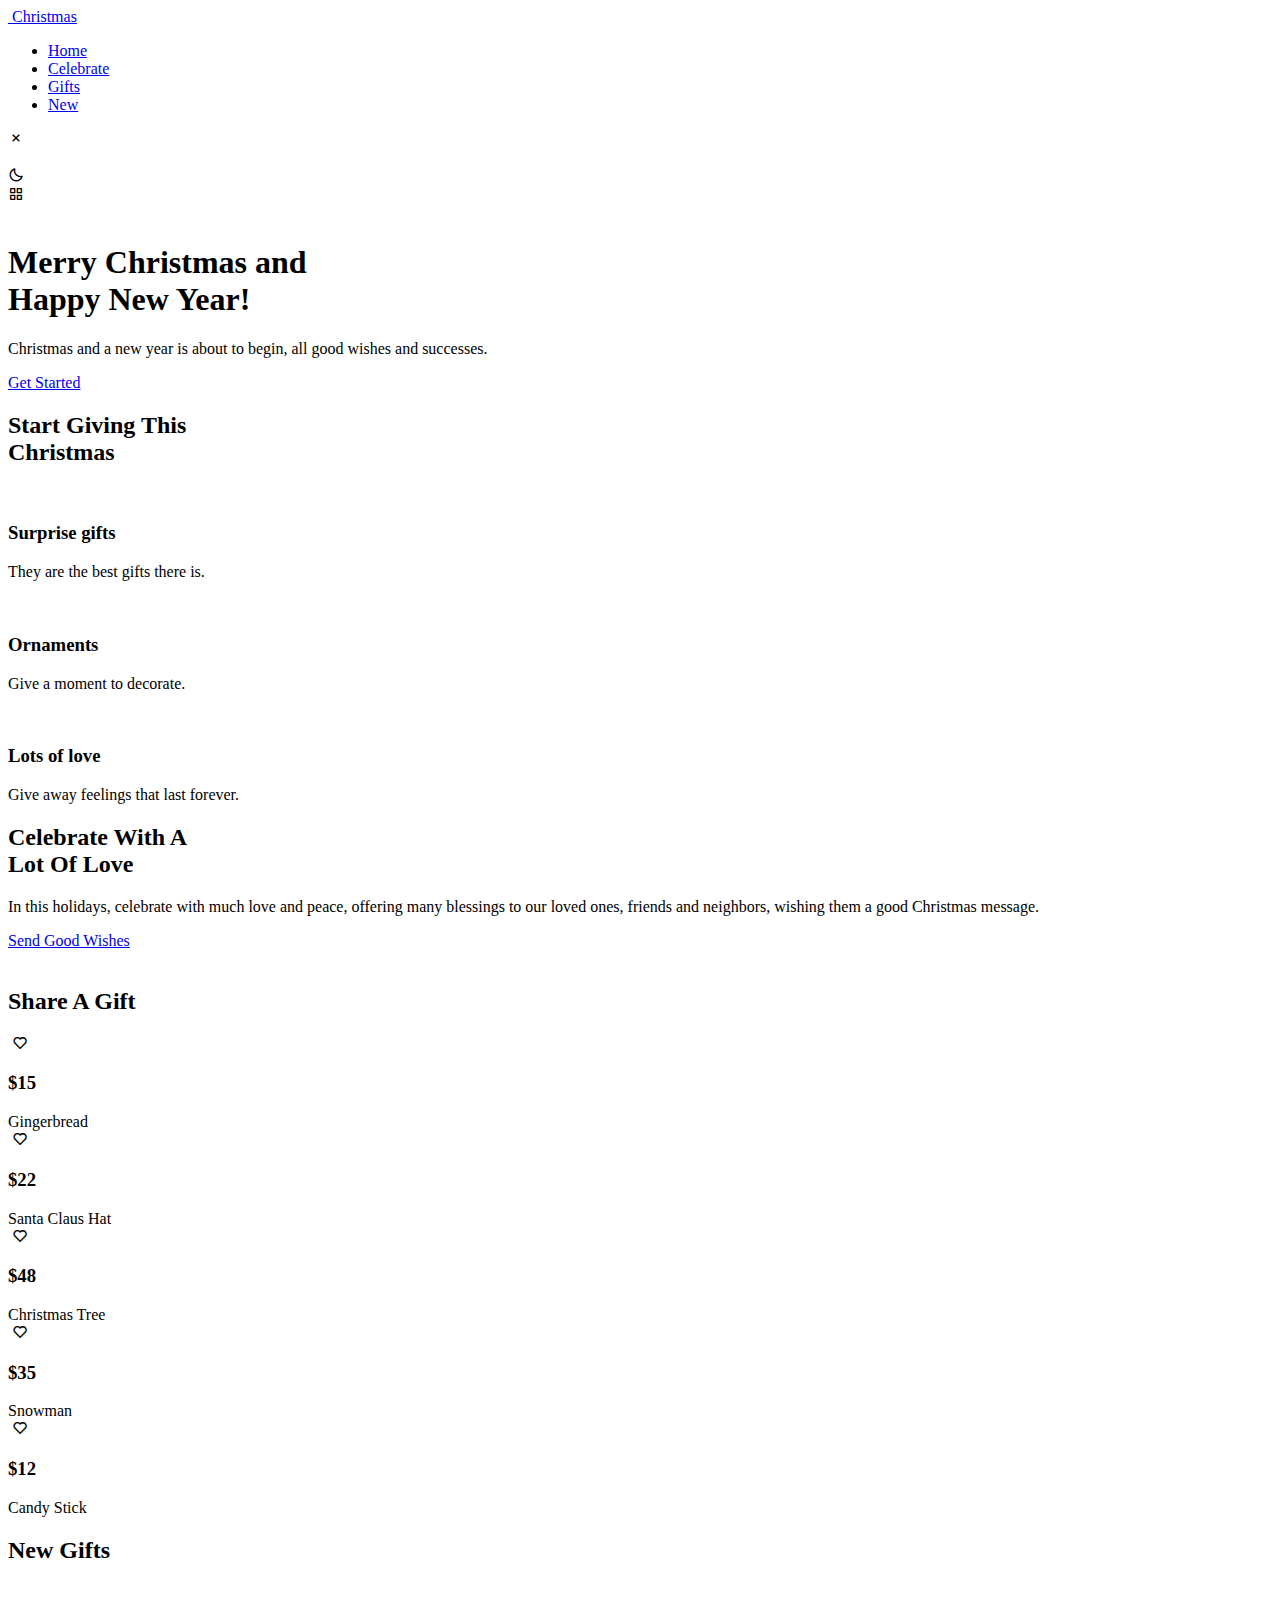
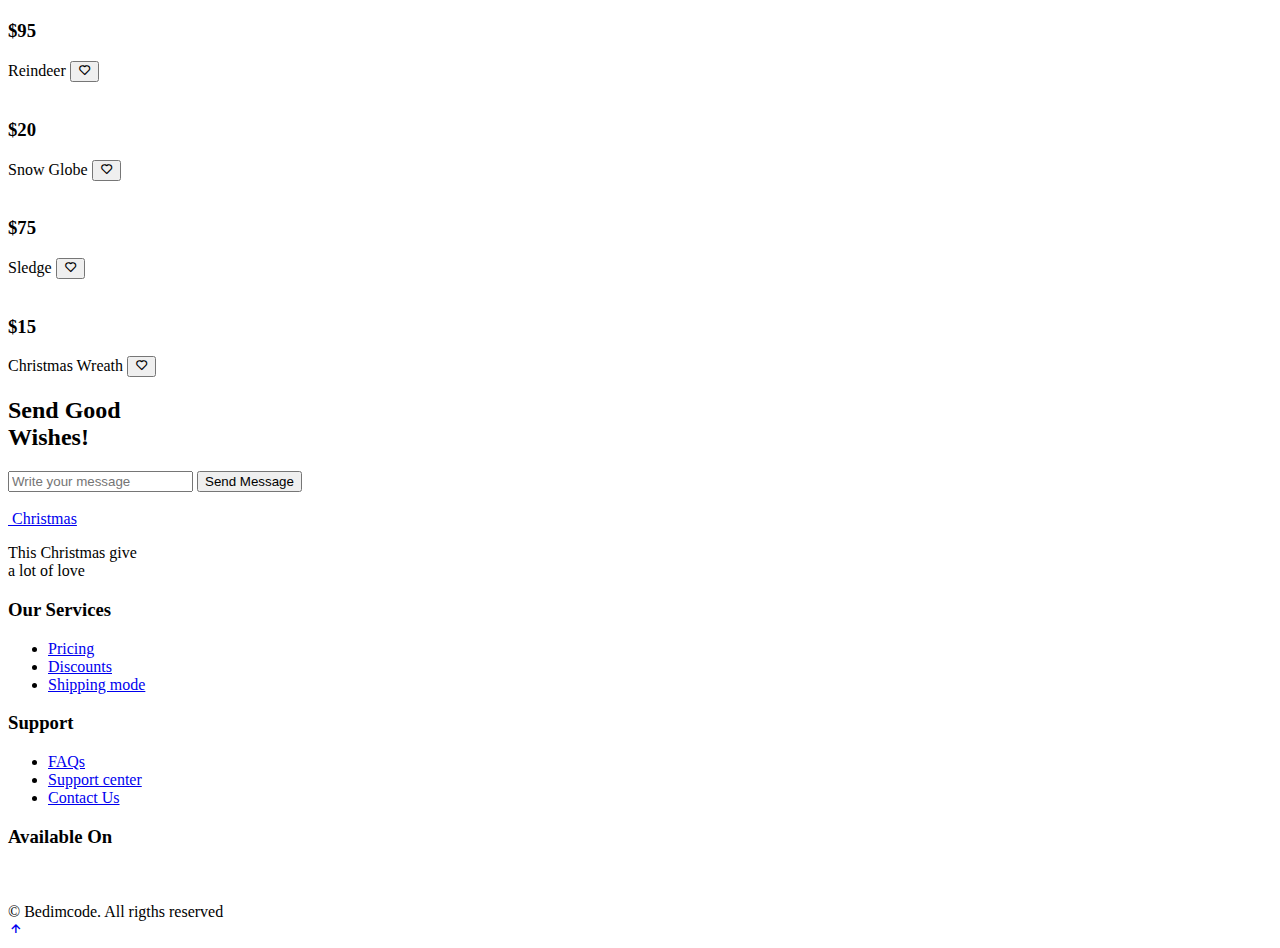
==== index.html @ 64812236 "Add files via upload" ====
<!DOCTYPE html>
    <html lang="en">
    <head>
        <meta charset="UTF-8">
        <meta name="viewport" content="width=device-width, initial-scale=1.0">

        <!--=============== FAVICON ===============-->
        <link rel="shortcut icon" href="assets/img/favicon.png" type="image/x-icon">

        <!--=============== BOXICONS ===============-->
        <link rel="stylesheet" href="https://unpkg.com/boxicons@latest/css/boxicons.min.css">

        <!--=============== SWIPER CSS ===============--> 
        <link rel="stylesheet" href="assets/css/swiper-bundle.min.css">

        <!--=============== CSS ===============-->
        <link rel="stylesheet" href="assets/css/styles.css">

        <title>Responsive Christmas Website - Bedimcode</title>
    </head>
    <body>
        <!--==================== HEADER ====================-->
        <header class="header" id="header">
            <nav class="nav container">
                <a href="#" class="nav__logo">
                    <img src="assets/img/logo.png" alt="" class="nav__logo-img"> 
                    Christmas
                </a>

                <div class="nav__menu" id="nav-menu">
                    <ul class="nav__list">
                        <li class="nav__item">
                            <a href="#home" class="nav__link active-link">Home</a>
                        </li>
                        <li class="nav__item">
                            <a href="#celebrate" class="nav__link">Celebrate</a>
                        </li>
                        <li class="nav__item">
                            <a href="#gift" class="nav__link">Gifts</a>
                        </li>
                        <li class="nav__item">
                            <a href="#new" class="nav__link">New</a>
                        </li>
                    </ul>

                    <div class="nav__close" id="nav-close">
                        <i class='bx bx-x' ></i>
                    </div>

                    <img src="assets/img/nav-light.png" alt="" class="nav__img">
                </div>
                <div class="nav__btns">
                    <!-- Theme change button -->
                    <i class='bx bx-moon change-theme' id="theme-button"></i>

                    <!-- Toggle button -->
                    <div class="nav__toggle" id="nav-toggle">
                        <i class='bx bx-grid-alt' ></i>
                    </div>
                </div>

            </nav>
        </header>

        <!--==================== MAIN ====================-->
        <main class="main">
            <!--==================== HOME ====================-->
            <section class="home" id="home">
                <div class="home__container container grid">
                    <img src="assets/img/home.png" alt="" class="home__img">

                    <div class="home__data">
                        <h1 class="home__title">Merry Christmas and <br> Happy New Year!</h1>
                        <p class="home__description">
                            Christmas and a new year is about to begin, 
                            all good wishes and successes.
                        </p>
                        <a href="#" class="button">Get Started</a>
                    </div>
                </div>
            </section>

            <!--==================== GIVING ====================-->
            <section class="giving section container">
                <h2 class="section__title">
                    Start Giving This <br> Christmas
                </h2>

                <div class="giving__container grid">
                    <div class="giving__content">
                        <img src="assets/img/giving1.png" alt="" class="giving__img">
                        <h3 class="giving__title">Surprise gifts</h3>
                        <p class="giving__description">They are the best gifts there is.</p>
                    </div>

                    <div class="giving__content">
                        <img src="assets/img/giving2.png" alt="" class="giving__img">
                        <h3 class="giving__title">Ornaments</h3>
                        <p class="giving__description">Give a moment to decorate.</p>
                    </div>

                    <div class="giving__content">
                        <img src="assets/img/giving3.png" alt="" class="giving__img">
                        <h3 class="giving__title">Lots of love</h3>
                        <p class="giving__description">Give away feelings that last forever.</p>
                    </div>
                </div>
            </section>

            <!--==================== CELEBRATE ====================-->
            <section class="celebrate section container" id="celebrate">
                <div class="celebrate__container grid">
                    <div class="celebrate__data">
                        <h2 class="section__title celebrate__title">
                            Celebrate With A <br> Lot Of Love
                        </h2>
                        <p class="celebrate__description">
                            In this holidays, celebrate with much love and peace, offering many 
                            blessings to our loved ones, friends and neighbors, wishing them 
                            a good Christmas message.
                        </p>
                        <a href="#" class="button">Send Good Wishes</a>
                    </div>

                    <img src="assets/img/celebrate.png" alt="" class="celebrate__img">
                </div>
            </section>

            <!--==================== GIFT ====================-->
            <section class="gift section container" id="gift">
                <h2 class="section__title">Share A Gift</h2>

                <div class="gift__container grid">
                    <article class="gift__card">
                        <img src="assets/img/gift1.png" alt="" class="gift__img">
                        <i class='bx bx-heart gift__icon'></i>
                        
                        <h3 class="gift__price">$15</h3>
                        <span class="gift__title">Gingerbread</span>
                    </article>

                    <article class="gift__card">
                        <img src="assets/img/gift2.png" alt="" class="gift__img">
                        <i class='bx bx-heart gift__icon'></i>
                        
                        <h3 class="gift__price">$22</h3>
                        <span class="gift__title">Santa Claus Hat</span>
                    </article>

                    <article class="gift__card">
                        <img src="assets/img/gift3.png" alt="" class="gift__img">
                        <i class='bx bx-heart gift__icon'></i>
                        
                        <h3 class="gift__price">$48</h3>
                        <span class="gift__title">Christmas Tree</span>
                    </article>

                    <article class="gift__card">
                        <img src="assets/img/gift4.png" alt="" class="gift__img">
                        <i class='bx bx-heart gift__icon'></i>
                        
                        <h3 class="gift__price">$35</h3>
                        <span class="gift__title">Snowman</span>
                    </article>

                    <article class="gift__card">
                        <img src="assets/img/gift5.png" alt="" class="gift__img">
                        <i class='bx bx-heart gift__icon'></i>
                        
                        <h3 class="gift__price">$12</h3>
                        <span class="gift__title">Candy Stick</span>
                    </article>
                </div>
            </section>

            <!--==================== NEW ====================-->
            <section class="new section container" id="new">
                <h2 class="section__title">New Gifts</h2>

                <div class="new__container">
                    <div class="swiper new-swiper">
                        <div class="swiper-wrapper">
                            <article class="new__card swiper-slide">
                                <div class="new__overlay"></div>

                                <img src="assets/img/new1.png" alt="" class="new__img">
                                <h3 class="new__price">$95</h3>
                                <span class="new__title">Reindeer</span>
                                
                                <button class="button new__button">
                                    <i class='bx bx-heart new__icon'></i>
                                </button>
                            </article>

                            <article class="new__card swiper-slide">
                                <div class="new__overlay"></div>

                                <img src="assets/img/new2.png" alt="" class="new__img">
                                <h3 class="new__price">$20</h3>
                                <span class="new__title">Snow Globe</span>

                                <button class="button new__button">
                                    <i class='bx bx-heart new__icon'></i>
                                </button>
                            </article>

                            <article class="new__card swiper-slide">
                                <div class="new__overlay"></div>

                                <img src="assets/img/new3.png" alt="" class="new__img">
                                <h3 class="new__price">$75</h3>
                                <span class="new__title">Sledge</span>

                                <button class="button new__button">
                                    <i class='bx bx-heart new__icon'></i>
                                </button>
                            </article>

                            <article class="new__card swiper-slide">
                                <div class="new__overlay"></div>

                                <img src="assets/img/new4.png" alt="" class="new__img">
                                <h3 class="new__price">$15</h3>
                                <span class="new__title">Christmas Wreath</span>

                                <button class="button new__button">
                                    <i class='bx bx-heart new__icon'></i>
                                </button>
                            </article>
                        </div>

                        <div class="swiper-pagination"></div>
                    </div>
                </div>
            </section>

            <!--==================== MESSAGE ====================-->
            <section class="message section container">
                <div class="message__container grid">
                    <form action="" class="message__form">
                        <h2 class="message__title">Send Good <br> Wishes!</h2>
                        <input type="email" placeholder="Write your message" class="message__input">
                        <button class="button message__button">Send Message</button>
                    </form>

                    <img src="assets/img/message.png" alt="" class="message__img">
                </div>
            </section>
        </main>

        <!--==================== FOOTER ====================-->
        <footer class="footer section">
            <div class="footer__container container grid">
                <div>
                    <a href="#" class="footer__logo">
                        <img src="assets/img/logo.png" alt="" class="footer__logo-img"> 
                        Christmas
                    </a>

                    <p class="footer__description">
                        This Christmas give <br> a lot of love
                    </p>
                </div>

                <div>
                    <h3 class="footer__title">Our Services</h3>

                    <ul class="footer__links">
                        <li>
                            <a href="#" class="footer__link">Pricing</a>
                        </li>
                        <li>
                            <a href="#" class="footer__link">Discounts</a>
                        </li>
                        <li>
                            <a href="#" class="footer__link">Shipping mode</a>
                        </li>
                    </ul>
                </div>

                <div>
                    <h3 class="footer__title">Support</h3>

                    <ul class="footer__links">
                        <li>
                            <a href="#" class="footer__link">FAQs</a>
                        </li>
                        <li>
                            <a href="#" class="footer__link">Support center</a>
                        </li>
                        <li>
                            <a href="#" class="footer__link">Contact Us</a>
                        </li>
                    </ul>
                </div>

                <div>
                    <h3 class="footer__title">Available On</h3>

                    <div class="footer__aviables">
                        <img src="assets/img/aviable1.png" alt="" class="footer__aviable-img">
                        <img src="assets/img/aviable2.png" alt="" class="footer__aviable-img">
                    </div>
                </div>

                <img src="assets/img/footer1.png" alt="" class="footer__img1">
                <img src="assets/img/footer2.png" alt="" class="footer__img2">
            </div>

            <span class="footer__copy">&#169; Bedimcode. All rigths reserved</span>
        </footer>

        <!--=============== SCROLL UP ===============-->
        <a href="#" class="scrollup" id="scroll-up"> 
            <i class='bx bx-up-arrow-alt scrollup__icon' ></i>
        </a>

        <!--=============== SCROLL REVEAL ===============-->
        <script src="assets/js/scrollreveal.min.js"></script>

        <!--=============== SWIPER JS ===============-->
        <script src="assets/js/swiper-bundle.min.js"></script>

        <!--=============== MAIN JS ===============-->
        <script src="assets/js/main.js"></script>
    </body>
</html>
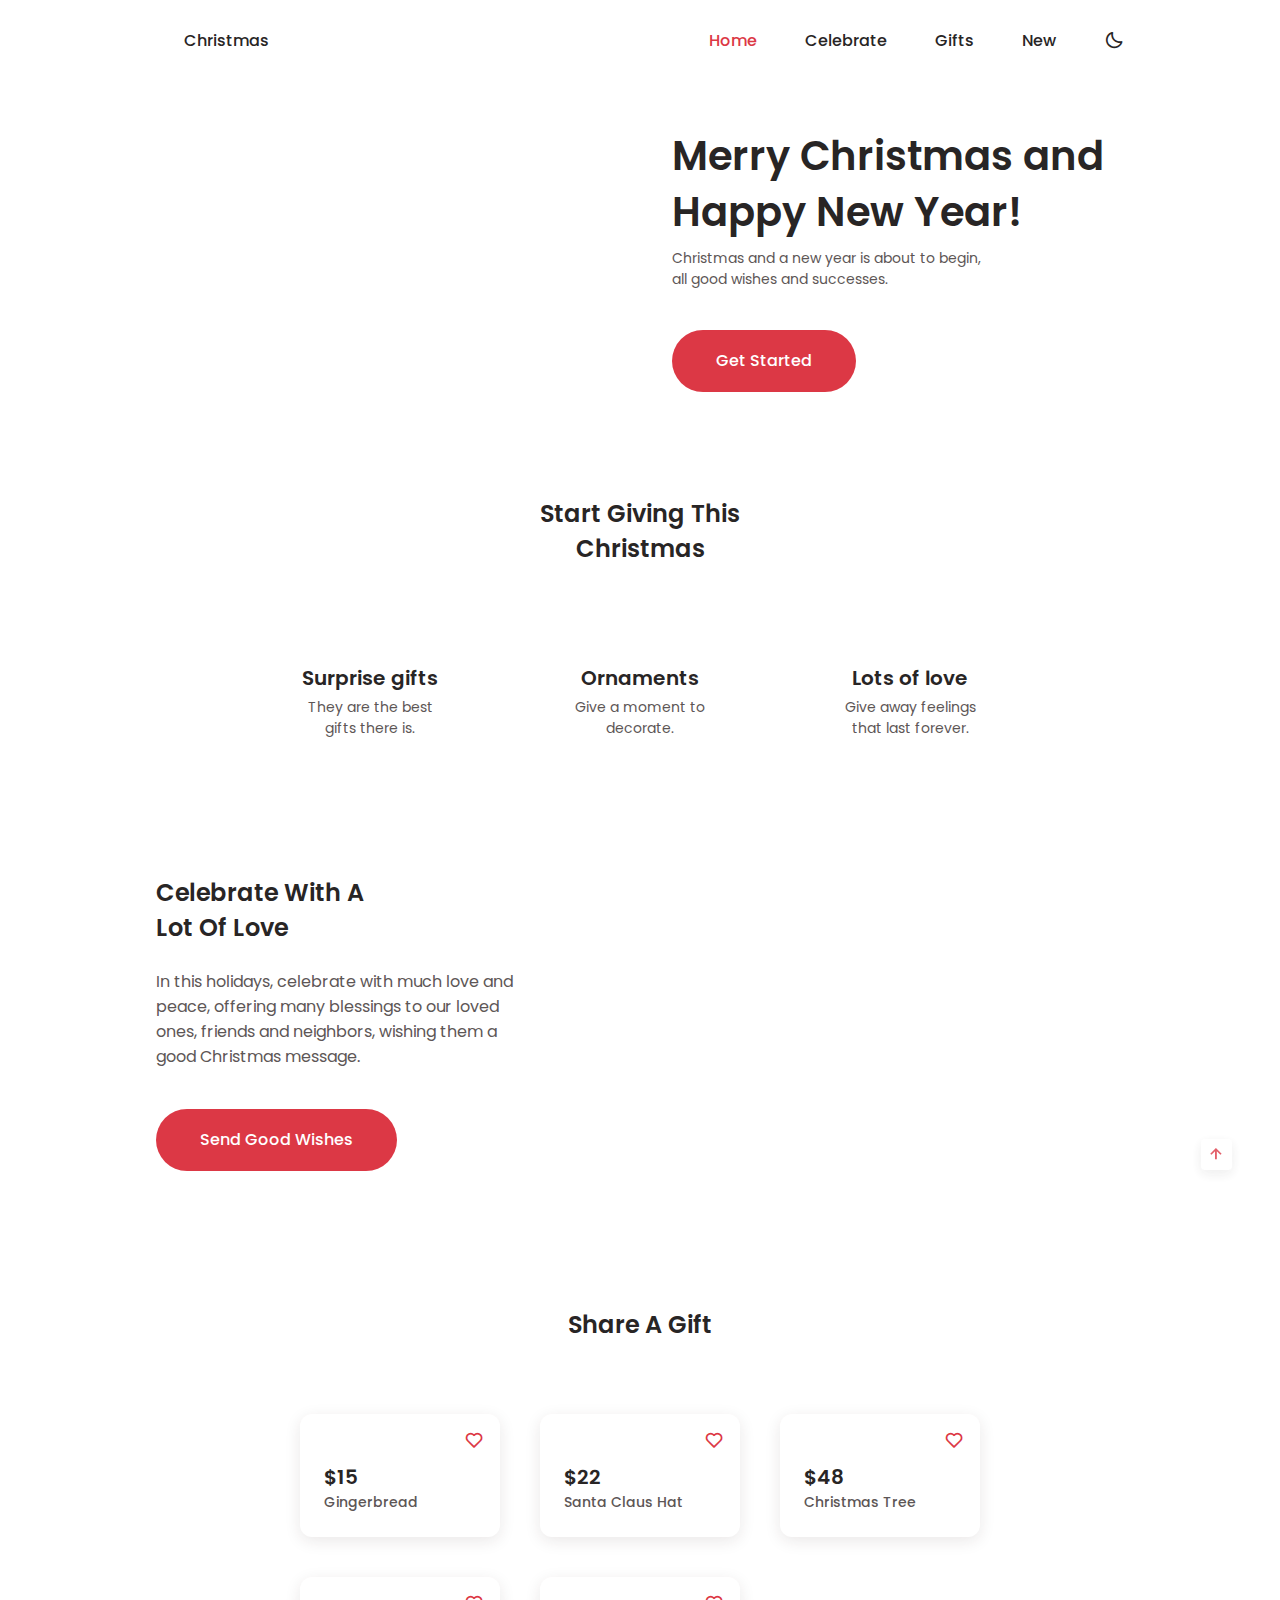
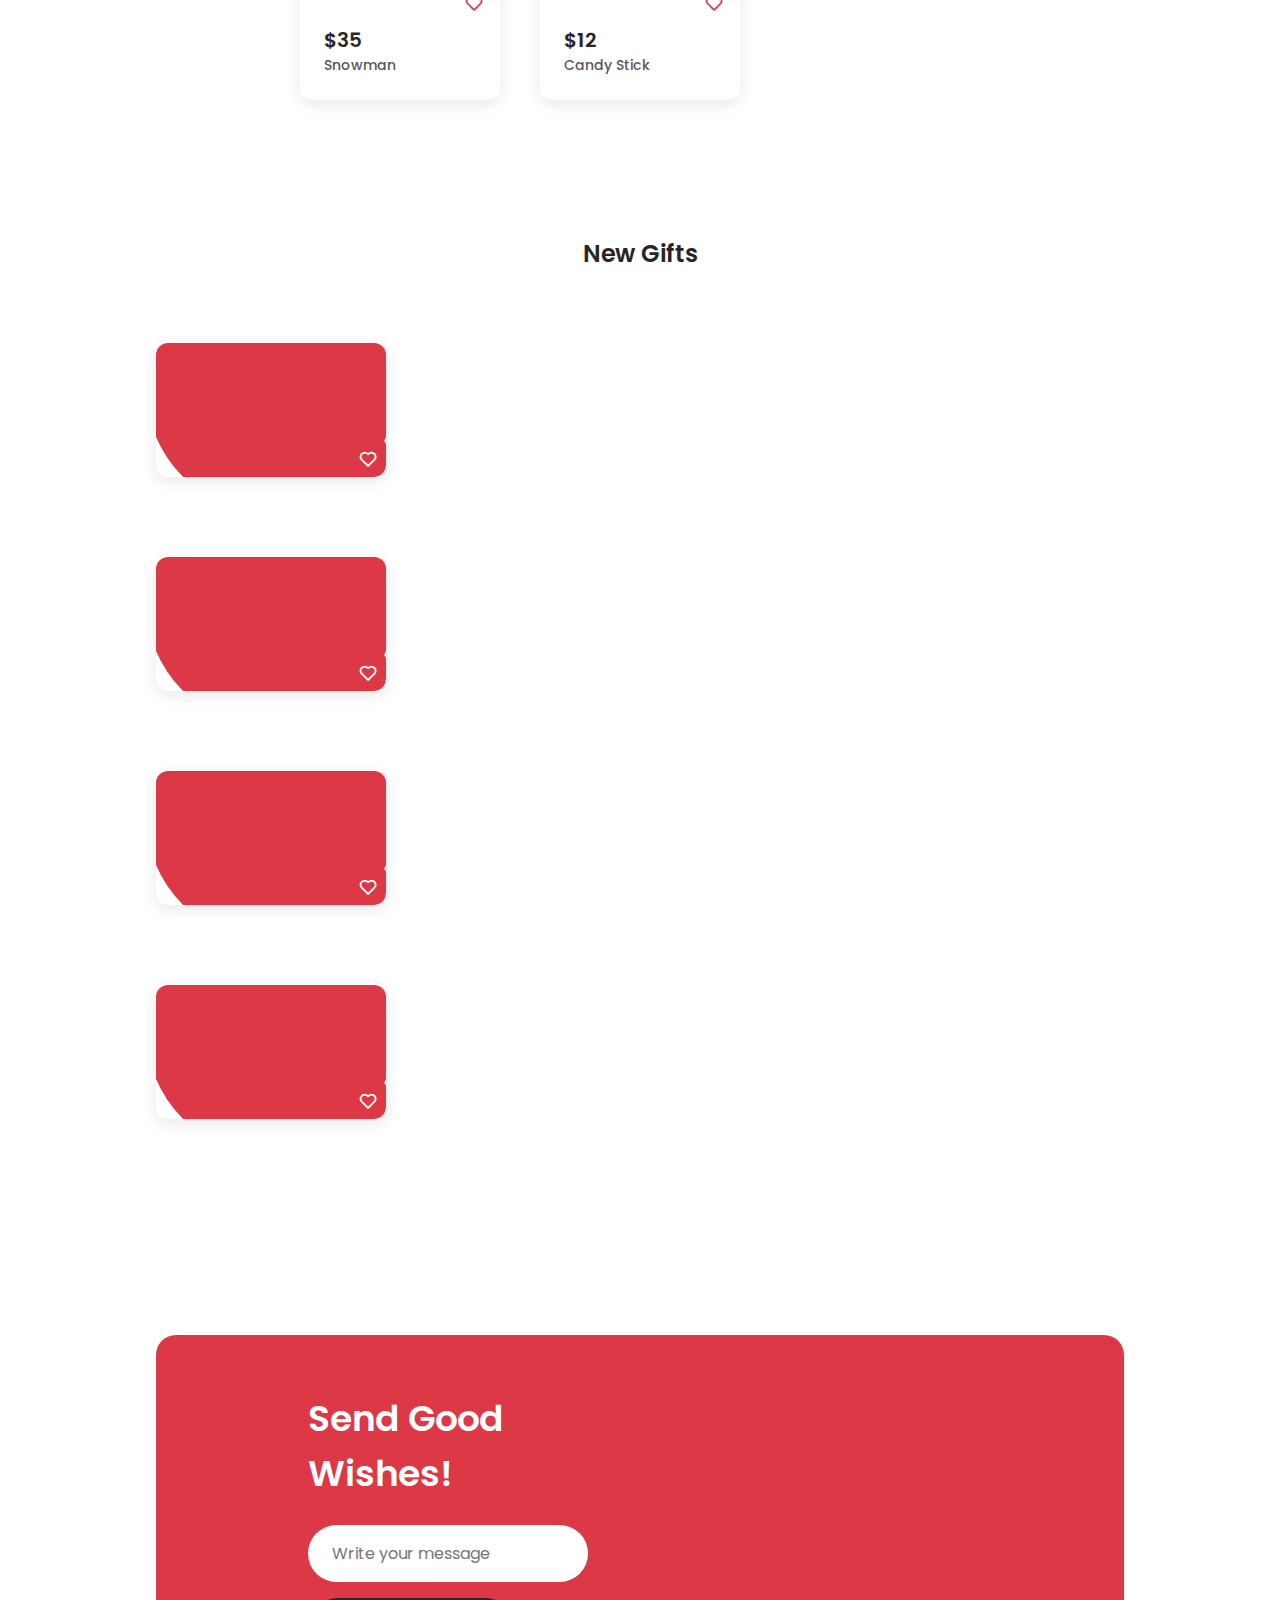
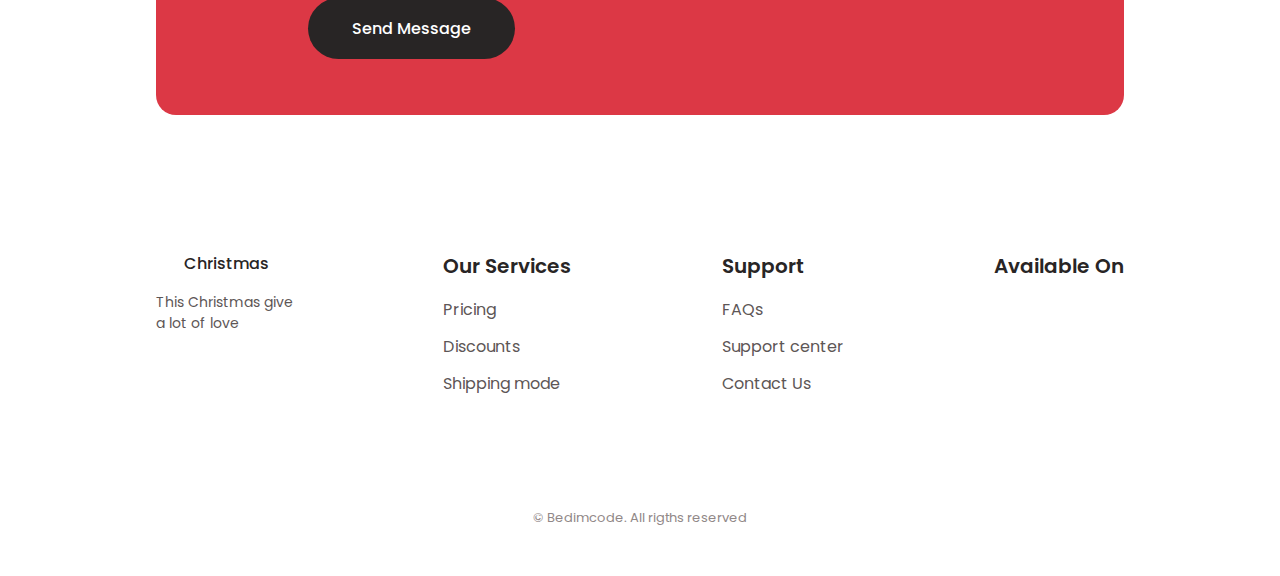
==== commit 1b093ba5: "Add files via upload" ====
--- a/index.html
+++ b/index.html
@@ -17,6 +17,883 @@
         <link rel="stylesheet" href="assets/css/styles.css">
 
         <title>Responsive Christmas Website - Bedimcode</title>
+<style>
+    /*=============== GOOGLE FONTS ===============*/
+@import url("https://fonts.googleapis.com/css2?family=Poppins:wght@400;500;600&display=swap");
+
+/*=============== VARIABLES CSS ===============*/
+:root {
+  --header-height: 3.5rem;
+
+  /*========== Colors ==========*/
+  /*Color mode HSL(hue, saturation, lightness)*/
+  --first-color: hsl(355, 70%, 54%);
+  --first-color-alt: hsl(355, 66%, 50%);
+  --title-color: hsl(355, 4%, 15%);
+  --text-color: hsl(355, 4%, 35%);
+  --text-color-light: hsl(355, 4%, 55%);
+  --body-color: #fff;
+  --container-color: #fff;
+
+  /*========== Font and typography ==========*/
+  /*.5rem = 8px | 1rem = 16px ...*/
+  --body-font: 'Poppins', sans-serif;
+
+  --biggest-font-size: 1.5rem;
+  --h1-font-size: 1.5rem;
+  --h2-font-size: 1.25rem;
+  --h3-font-size: 1rem;
+  --normal-font-size: .938rem;
+  --small-font-size: .813rem;
+  --smaller-font-size: .75rem;
+
+  /*========== Font weight ==========*/
+  --font-medium: 500;
+  --font-semi-bold: 600;
+
+  /*========== Margenes Bottom ==========*/
+  /*.5rem = 8px | 1rem = 16px ...*/
+  --mb-0-25: .25rem;
+  --mb-0-5: .5rem;
+  --mb-1: 1rem;
+  --mb-1-5: 1.5rem;
+  --mb-2: 2rem;
+  --mb-2-5: 2.5rem;
+
+  /*========== z index ==========*/
+  --z-tooltip: 10;
+  --z-fixed: 100;
+}
+
+/* Responsive typography */
+@media screen and (min-width: 968px) {
+  :root {
+    --biggest-font-size: 2.5rem;
+    --h1-font-size: 2.25rem;
+    --h2-font-size: 1.5rem;
+    --h3-font-size: 1.25rem;
+    --normal-font-size: 1rem;
+    --small-font-size: .875rem;
+    --smaller-font-size: .813rem;
+  }
+}
+
+/*=============== BASE ===============*/
+* {
+  box-sizing: border-box;
+  padding: 0;
+  margin: 0;
+}
+
+html {
+  scroll-behavior: smooth;
+}
+
+body,
+button,
+input {
+  font-family: var(--body-font);
+  font-size: var(--normal-font-size);
+}
+
+body {
+  margin: var(--header-height) 0 0 0;
+  background-color: var(--body-color);
+  color: var(--text-color);
+  transition: .4s; /*For animation dark mode*/
+}
+
+h1, h2, h3, h4 {
+  color: var(--title-color);
+  font-weight: var(--font-semi-bold);
+}
+
+ul {
+  list-style: none;
+}
+
+a {
+  text-decoration: none;
+}
+
+img {
+  max-width: 100%;
+  height: auto;
+}
+
+button {
+  cursor: pointer;
+  border: none;
+  outline: none;
+}
+
+/*=============== THEME ===============*/
+.nav__btns {
+  display: flex;
+  align-items: center;
+  column-gap: 1rem;
+}
+
+.change-theme {
+  color: var(--title-color);
+  font-size: 1.25rem;
+  cursor: pointer;
+}
+
+/*========== Variables Dark theme ==========*/
+body.dark-theme {
+  --title-color: hsl(355, 4%, 95%);
+  --text-color: hsl(355, 4%, 75%);
+  --body-color: hsl(355, 20%, 12%);
+  --container-color: hsl(355, 16%, 16%);
+}
+
+/*========== 
+    Color changes in some parts of 
+    the website, in dark theme 
+==========*/
+.dark-theme .scroll-header,
+.dark-theme .nav__menu {
+  box-shadow: 0 2px 4px hsla(0, 0%, 4%, .3);
+}
+
+.dark-theme .message__container {
+  background-color: var(--container-color);
+}
+
+.dark-theme .message__input {
+  background-color: var(--body-color);
+}
+
+.dark-theme .message__button {
+  background-color: var(--first-color);
+}
+
+.dark-theme .message__button:hover {
+  background-color: var(--first-color-alt);
+}
+
+.dark-theme::-webkit-scrollbar {
+  background: hsl(355, 8%, 30%);
+}
+
+/*=============== REUSABLE CSS CLASSES ===============*/
+.container {
+  max-width: 968px;
+  margin-left: var(--mb-1-5);
+  margin-right: var(--mb-1-5);
+}
+
+.grid {
+  display: grid;
+}
+
+.main {
+  overflow: hidden;
+}
+
+.section {
+  padding: 4.5rem 0 1rem;
+}
+
+.section__title {
+  font-size: var(--h2-font-size);
+  margin-bottom: var(--mb-2-5);
+  text-align: center;
+}
+
+/*=============== HEADER ===============*/
+.header {
+  width: 100%;
+  background-color: var(--body-color);
+  position: fixed;
+  top: 0;
+  left: 0;
+  z-index: var(--z-fixed);
+  transition: .4s; /*For animation dark mode*/
+}
+
+/*=============== NAV ===============*/
+.nav {
+  height: var(--header-height);
+  display: flex;
+  justify-content: space-between;
+  align-items: center;
+}
+
+.nav__logo, 
+.nav__close, 
+.nav__toggle {
+  color: var(--title-color);
+}
+
+.nav__logo {
+  display: flex;
+  align-items: center;
+  column-gap: .25rem;
+  font-weight: var(--font-medium);
+}
+
+.nav__logo-img {
+  width: 1.5rem;
+}
+
+.nav__toggle {
+  display: inline-flex;
+  font-size: 1.25rem;
+  cursor: pointer;
+}
+
+@media screen and (max-width: 767px) {
+  .nav__menu {
+    position: fixed;
+    background-color: var(--body-color);
+    top: -100%;
+    left: 0;
+    width: 100%;
+    padding: 4rem 0;
+    border-radius: 0 0 1.5rem 1.5rem;
+    box-shadow: 0 1px 4px hsla(0, 4%, 15%, .1);
+    transition: .4s;
+  }
+}
+
+.nav__img {
+  width: 100px;
+  position: absolute;
+  top: 0;
+  left: 0;
+  transform: rotate(-15deg);
+}
+
+.nav__list {
+  display: flex;
+  flex-direction: column;
+  align-items: center;
+  row-gap: 1.5rem;
+}
+
+.nav__link {
+  color: var(--title-color);
+  font-weight: var(--font-medium);
+  transition: .3s;
+}
+
+.nav__link:hover {
+  color: var(--first-color);
+}
+
+.nav__close {
+  font-size: 2rem;
+  position: absolute;
+  top: .5rem;
+  right: 1rem;
+  cursor: pointer;
+}
+
+/* Show menu */
+.show-menu {
+  top: 0;
+}
+
+/* Change background header */
+.scroll-header {
+  box-shadow: 0 1px 4px hsla(0, 4%, 15%, .1);
+}
+
+/* Active link */
+.active-link {
+  color: var(--first-color);
+}
+
+/*=============== HOME ===============*/
+.home__container {
+  padding-top: 1.5rem;
+  row-gap: 1.5rem;
+}
+
+.home__img {
+  width: 320px;
+  justify-self: center;
+}
+
+.home__data {
+  text-align: center;
+}
+
+.home__title {
+  font-size: var(--biggest-font-size);
+  line-height: 140%;
+  margin-bottom: var(--mb-0-5);
+}
+
+.home__description {
+  font-size: var(--small-font-size);
+  padding: 0 2rem;
+  margin-bottom: var(--mb-2-5);
+}
+
+/*=============== BUTTONS ===============*/
+.button {
+  display: inline-block;
+  background-color: var(--first-color);
+  color: #fff;
+  padding: 1.15rem 2.75rem;
+  font-weight: var(--font-medium);
+  border-radius: 3rem;
+  transition: .3s;
+}
+
+.button:hover {
+  background-color: var(--first-color-alt);
+}
+
+/*=============== GIVING ===============*/
+.giving__container {
+  grid-template-columns: repeat(2, 1fr);
+  gap: 2.5rem 1.5rem;
+}
+
+.giving__content {
+  text-align: center;
+}
+
+.giving__img {
+  width: 100px;
+  transition: .3s;
+}
+
+.giving__title {
+  font-size: var(--h3-font-size);
+  margin-bottom: var(--mb-0-25);
+}
+
+.giving__description {
+  font-size: var(--small-font-size);
+}
+
+.giving__img:hover {
+  transform: translateY(-.25rem);
+}
+
+/*=============== CELEBRATE ===============*/
+.celebrate__container {
+  row-gap: 1rem;
+}
+
+.celebrate__data {
+  text-align: center;
+}
+
+.celebrate__title {
+  margin-bottom: var(--mb-1-5);
+}
+
+.celebrate__description {
+  margin-bottom: var(--mb-2-5);
+}
+
+.celebrate__img {
+  width: 280px;
+  justify-self: center;
+}
+
+/*=============== GIFT ===============*/
+.gift__container {
+  grid-template-columns: repeat(2, 1fr);
+  gap: 1.5rem;
+}
+
+.gift__card {
+  display: grid;
+  position: relative;
+  background-color: var(--container-color);
+  box-shadow: 0 4px 16px hsla(355, 25%, 15%, .1);
+  padding: 1.5rem 1rem 1rem;
+  border-radius: .75rem;
+}
+
+.gift__img {
+  width: 100px;
+  justify-self: center;
+  margin-bottom: var(--mb-0-25);
+  transition: .3s;
+}
+
+.gift__icon {
+  font-size: 1.25rem;
+  color: var(--first-color);
+  position: absolute;
+  top: 1rem;
+  right: 1rem;
+  cursor: pointer;
+}
+
+.gift__price {
+  font-size: var(--h3-font-size);
+}
+
+.gift__title {
+  font-size: var(--smaller-font-size);
+  font-weight: var(--font-medium);
+}
+
+.gift__card:hover .gift__img {
+  transform: translateY(-.25rem);
+}
+
+/*=============== NEW ===============*/
+.new__card {
+  position: relative;
+  width: 230px;
+  background-color: var(--container-color);
+  box-shadow: 0 4px 16px hsla(355, 25%, 15%, .1);
+  padding: 1rem 1rem 1.5rem;
+  border-radius: .75rem;
+  text-align: center;
+  margin-bottom: 4rem;
+  overflow: hidden;
+}
+
+.new__overlay {
+  width: 250px;
+  height: 250px;
+  background-color: var(--first-color);
+  border-radius: 50%;
+  position: absolute;
+  top: -5rem;
+  left: -.65rem;
+  z-index: 0;
+}
+
+.new__img {
+  position: relative;
+  width: 150px;
+  margin-bottom: var(--mb-2);
+  transition: .3s;
+}
+
+.new__price {
+  font-size: var(--h2-font-size);
+}
+
+.new__title {
+  font-weight: var(--font-medium);
+}
+
+.new__button {
+  display: flex;
+  padding: .5rem;
+  border-radius: .25rem .25rem .75rem .25rem;
+  position: absolute;
+  right: 0;
+  bottom: 0;
+}
+
+.new__icon {
+  font-size: 1.25rem;
+}
+
+.new__card:hover .new__img {
+  transform: translateY(-.5rem);
+}
+
+/*Class Swiper*/
+.swiper-pagination-bullet {
+  background-color: var(--text-color);
+}
+
+.swiper-pagination-bullet-active {
+  background-color: var(--first-color);
+}
+
+/*=============== MESSAGE ===============*/
+.message__container {
+  row-gap: 3rem;
+  background-color: var(--first-color);
+  padding: 2.5rem 1.5rem 2.5rem;
+  border-radius: 1.25rem;
+}
+
+.message__form {
+  text-align: center;
+}
+
+.message__title {
+  color: #fff;
+  margin-bottom: var(--mb-1-5);
+}
+
+.message__input {
+  width: 100%;
+  background: #fff;
+  color: var(--text-color);
+  padding: 1rem 1.5rem;
+  border-radius: 3rem;
+  border: none;
+  outline: none;
+  margin-bottom: var(--mb-1);
+}
+
+.message__button {
+  background-color: var(--title-color);
+  width: 100%;
+}
+
+.message__button:hover {
+  background-color: var(--title-color);
+}
+
+.message__img {
+  width: 200px;
+  justify-self: center;
+  transform: rotate(15deg);
+}
+
+/*=============== FOOTER ===============*/
+.footer {
+  overflow: hidden;
+}
+
+.footer__container {
+  position: relative;
+  row-gap: 2rem;
+}
+
+.footer__logo {
+  display: flex;
+  align-items: center;
+  column-gap: .25rem;
+  color: var(--title-color);
+  font-weight: var(--font-medium);
+}
+
+.footer__logo-img {
+  width: 1.5rem;
+}
+
+.footer__description {
+  font-size: var(--small-font-size);
+}
+
+.footer__logo, 
+.footer__title {
+  margin-bottom: var(--mb-1);
+}
+
+.footer__title {
+  font-size: var(--h3-font-size);
+}
+
+.footer__links, 
+.footer__aviables {
+  display: flex;
+  flex-direction: column;
+  row-gap: .75rem;
+}
+
+.footer__link {
+  color: var(--text-color);
+  transition: .3s;
+}
+
+.footer__link:hover {
+  color: var(--title-color);
+}
+
+.footer__aviable-img {
+  width: 100px;
+  cursor: pointer;
+}
+
+.footer__copy {
+  display: block;
+  margin: 3.5rem 0 1rem 0;
+  text-align: center;
+  font-size: var(--smaller-font-size);
+  color: var(--text-color-light);
+}
+
+.footer__img1, 
+.footer__img2 {
+  position: absolute;
+  width: 100px;
+}
+
+.footer__img1 {
+  top: 25%;
+  right: 2rem;
+}
+
+.footer__img2 {
+  top: 75%;
+  right: -4rem;
+}
+
+/*=============== SCROLL UP ===============*/
+.scrollup {
+  position: fixed;
+  right: 1rem;
+  bottom: -30%;
+  background-color: var(--container-color);
+  box-shadow: 0 4px 12px hsla(0, 0%, 20%, .1);
+  display: inline-flex;
+  padding: .35rem;
+  border-radius: .25rem;
+  z-index: var(--z-tooltip);
+  opacity: .8;
+  transition: .4s;
+}
+
+.scrollup:hover {
+  opacity: 1;
+}
+
+.scrollup__icon {
+  font-size: 1.25rem;
+  color: var(--first-color);
+}
+
+/* Show Scroll Up*/
+.show-scroll {
+  bottom: 3rem;
+}
+
+/*=============== SCROLL BAR ===============*/
+::-webkit-scrollbar {
+  width: .6rem;
+  background: hsl(355, 8%, 44%);
+  border-radius: 1rem;
+}
+
+::-webkit-scrollbar-thumb {
+  background: hsl(355, 32%, 17%);
+  border-radius: 1rem;
+}
+
+/*=============== BREAKPOINTS ===============*/
+/* For small devices */
+@media screen and (max-width: 320px) {
+  .container {
+    margin-left: var(--mb-1);
+    margin-right: var(--mb-1);
+  }
+
+  .giving__container {
+    gap: 1rem;
+  }
+
+  .gift__container {
+    grid-template-columns: 150px;
+    justify-content: center;
+  }
+}
+
+/* For medium devices */
+@media screen and (min-width: 576px) {
+  .home__description {
+    padding: 0 8rem;
+  }
+
+  .giving__container {
+    grid-template-columns: repeat(2, 142px);
+    justify-content: center;
+    gap: 2.5rem 3.5rem;
+  }
+
+  .celebrate__description {
+    padding: 0 4rem;
+  }
+
+  .gift__container {
+    grid-template-columns: repeat(2, 180px);
+    justify-content: center;
+    gap: 2rem;
+  }
+
+  .message__input,
+  .message__button {
+    width: 60%;
+  }
+
+  .footer__container {
+    grid-template-columns: repeat(2, 1fr);
+  }
+}
+
+@media screen and (min-width: 767px) {
+  body {
+    margin: 0;
+  }
+  .section {
+    padding: 6.5rem 0 2rem;
+  }
+
+  .nav {
+    height: calc(var(--header-height) + 1.5rem);
+    column-gap: 3rem;
+  }
+  .nav__toggle, 
+  .nav__close, 
+  .nav__img {
+    display: none;
+  }
+  .nav__menu {
+    margin-left: auto;
+  }
+  .nav__list {
+    flex-direction: row;
+    column-gap: 3rem;
+  }
+  .dark-theme .nav__menu {
+    box-shadow: none;
+  }
+
+  .home__container,
+  .celebrate__container,
+  .message__container {
+    grid-template-columns: repeat(2, 1fr);
+    align-items: center;
+  }
+  .home__container {
+    padding-top: 8rem;
+  }
+  .home__data {
+    text-align: initial;
+  }
+  .home__description {
+    padding: 0;
+  }
+
+  .giving__container {
+    grid-template-columns: repeat(3, 142px);
+    column-gap: 5rem;
+  }
+
+  .celebrate__data, 
+  .celebrate__title {
+    text-align: initial;
+  }
+  .celebrate__description {
+    padding: 0;
+  }
+
+  .gift__container {
+    grid-template-columns: repeat(3, 200px);
+    gap: 2.5rem;
+  }
+
+  .footer__container {
+    grid-template-columns: repeat(3, 1fr);
+  }
+}
+
+/* For large devices */
+@media screen and (min-width: 992px) {
+  .container {
+    margin-left: auto;
+    margin-right: auto;
+  }
+
+  .home__container {
+    column-gap: 1rem;
+  }
+  .home__img {
+    width: 500px;
+  }
+  .home__description {
+    padding-right: 8rem;
+  }
+
+  .giving__container {
+    column-gap: 8rem;
+    padding-top: 2rem;
+  }
+  .giving__img {
+    width: 120px;
+  }
+
+  .celebrate__img {
+    width: 450px;
+  }
+  .celebrate__description {
+    padding-right: 7rem;
+  }
+
+  .gift__container {
+    padding-top: 2rem;
+  }
+  .gift__card {
+    padding: 2rem 1.5rem 1.5rem;
+  }
+  .gift__img {
+    width: 120px;
+    margin-bottom: var(--mb-1);
+  }
+  .gift__title {
+    font-size: var(--small-font-size);
+  }
+
+  .new__container {
+    padding-top: 2rem;
+  }
+  .new__card {
+    margin-bottom: 5rem;
+  }
+  .new__price {
+    font-size: var(--h3-font-size);
+  }
+
+  .message__container {
+    padding: 3.5rem 0;
+    grid-template-columns: repeat(2, max-content);
+    column-gap: 4rem;
+    justify-content: center;
+  }
+
+  .message__form {
+    text-align: initial;
+  }
+  .message__title {
+    font-size: var(--h1-font-size);
+  }
+  .message__input {
+    display: block;
+    width: 280px;
+  }
+  .message__button {
+    width: initial;
+  }
+  .message__img {
+    width: 320px;
+  }
+
+  .footer__container {
+    grid-template-columns: repeat(4, max-content);
+    justify-content: space-between;
+  }
+  .footer__copy {
+    margin-top: 7rem;
+  }
+  .footer__img1, 
+  .footer__img2 {
+    width: 120px;
+  }
+  .footer__img1 {
+    top: 100%;
+    left: 0;
+  }
+  .footer__img2 {
+    top: 40%;
+    right: -7rem;
+  }
+  
+  .scrollup {
+    right: 3rem;
+  }
+}
+
+</style>
     </head>
     <body>
         <!--==================== HEADER ====================-->
@@ -323,5 +1200,136 @@
 
         <!--=============== MAIN JS ===============-->
         <script src="assets/js/main.js"></script>
+        <script>
+            /*=============== SHOW MENU ===============*/
+const navMenu = document.getElementById('nav-menu'),
+      navToggle = document.getElementById('nav-toggle'),
+      navClose = document.getElementById('nav-close')
+
+/*===== MENU SHOW =====*/
+/* Validate if constant exists */
+if(navToggle){
+    navToggle.addEventListener('click', () =>{
+        navMenu.classList.add('show-menu')
+    })
+}
+
+/*===== MENU HIDDEN =====*/
+/* Validate if constant exists */
+if(navClose){
+    navClose.addEventListener('click', () =>{
+        navMenu.classList.remove('show-menu')
+    })
+}
+
+/*=============== REMOVE MENU MOBILE ===============*/
+const navLink = document.querySelectorAll('.nav__link')
+
+function linkAction(){
+    const navMenu = document.getElementById('nav-menu')
+    // When we click on each nav__link, we remove the show-menu class
+    navMenu.classList.remove('show-menu')
+}
+navLink.forEach(n => n.addEventListener('click', linkAction))
+
+/*=============== CHANGE BACKGROUND HEADER ===============*/
+function scrollHeader(){
+    const header = document.getElementById('header')
+    // When the scroll is greater than 50 viewport height, add the scroll-header class to the header tag
+    if(this.scrollY >= 50) header.classList.add('scroll-header'); else header.classList.remove('scroll-header')
+}
+window.addEventListener('scroll', scrollHeader)
+
+/*=============== NEW SWIPER ===============*/
+let newSwiper = new Swiper(".new-swiper", {
+    spaceBetween: 24,
+    loop: 'true',
+    slidesPerView: "auto",
+    centeredSlides: true,
+    
+    pagination: {
+      el: ".swiper-pagination",
+      dynamicBullets: true,
+    },
+    breakpoints: {
+        992: {
+          spaceBetween: 80,
+        },
+    },
+});
+
+/*=============== SCROLL SECTIONS ACTIVE LINK ===============*/
+const sections = document.querySelectorAll('section[id]')
+
+function scrollActive(){
+    const scrollY = window.pageYOffset
+
+    sections.forEach(current =>{
+        const sectionHeight = current.offsetHeight,
+              sectionTop = current.offsetTop - 58,
+              sectionId = current.getAttribute('id')
+
+        if(scrollY > sectionTop && scrollY <= sectionTop + sectionHeight){
+            document.querySelector('.nav__menu a[href*=' + sectionId + ']').classList.add('active-link')
+        }else{
+            document.querySelector('.nav__menu a[href*=' + sectionId + ']').classList.remove('active-link')
+        }
+    })
+}
+window.addEventListener('scroll', scrollActive)
+
+/*=============== SHOW SCROLL UP ===============*/ 
+function scrollUp(){
+  const scrollUp = document.getElementById('scroll-up');
+  // When the scroll is higher than 350 viewport height, add the show-scroll class to the a tag with the scroll-top class
+  if(this.scrollY >= 350) scrollUp.classList.add('show-scroll'); else scrollUp.classList.remove('show-scroll')
+}
+window.addEventListener('scroll', scrollUp)
+
+/*=============== DARK LIGHT THEME ===============*/ 
+const themeButton = document.getElementById('theme-button')
+const darkTheme = 'dark-theme'
+const iconTheme = 'bx-sun'
+
+// Previously selected topic (if user selected)
+const selectedTheme = localStorage.getItem('selected-theme')
+const selectedIcon = localStorage.getItem('selected-icon')
+
+// We obtain the current theme that the interface has by validating the dark-theme class
+const getCurrentTheme = () => document.body.classList.contains(darkTheme) ? 'dark' : 'light'
+const getCurrentIcon = () => themeButton.classList.contains(iconTheme) ? 'bx bx-moon' : 'bx bx-sun'
+
+// We validate if the user previously chose a topic
+if (selectedTheme) {
+  // If the validation is fulfilled, we ask what the issue was to know if we activated or deactivated the dark
+  document.body.classList[selectedTheme === 'dark' ? 'add' : 'remove'](darkTheme)
+  themeButton.classList[selectedIcon === 'bx bx-moon' ? 'add' : 'remove'](iconTheme)
+}
+
+// Activate / deactivate the theme manually with the button
+themeButton.addEventListener('click', () => {
+    // Add or remove the dark / icon theme
+    document.body.classList.toggle(darkTheme)
+    themeButton.classList.toggle(iconTheme)
+    // We save the theme and the current icon that the user chose
+    localStorage.setItem('selected-theme', getCurrentTheme())
+    localStorage.setItem('selected-icon', getCurrentIcon())
+})
+
+/*=============== SCROLL REVEAL ANIMATION ===============*/
+const sr = ScrollReveal({
+  origin: 'top',
+  distance: '60px',
+  duration: 2500,
+  delay: 400,
+  // reset: true
+})
+
+sr.reveal(`.home__img, .new__container, .footer__container`)
+sr.reveal(`.home__data`, {delay: 500})
+sr.reveal(`.giving__content, .gift__card`,{interval: 100})
+sr.reveal(`.celebrate__data, .message__form, .footer__img1`,{origin: 'left'})
+sr.reveal(`.celebrate__img, .message__img, .footer__img2`,{origin: 'right'})
+        </script>
     </body>
 </html>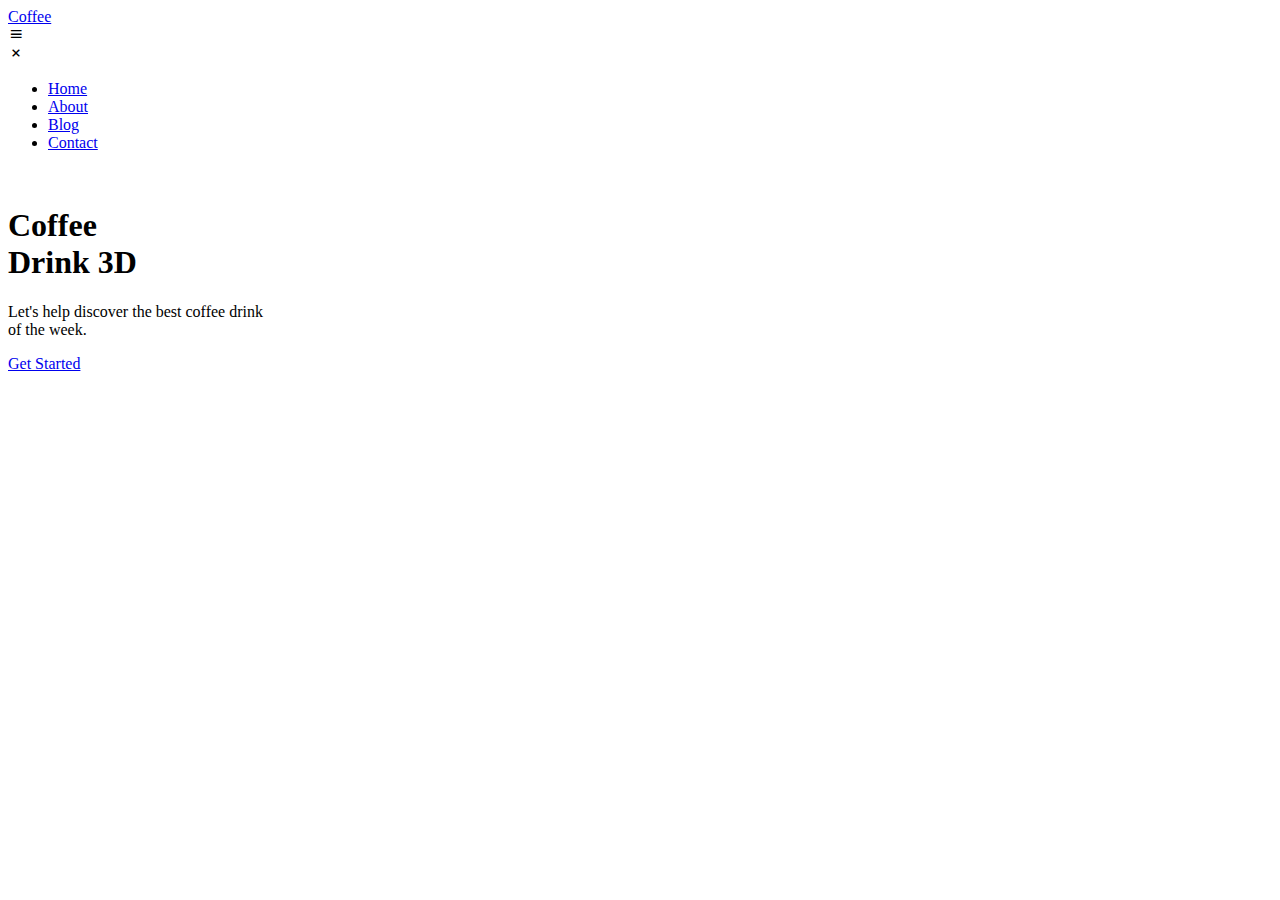
==== commit b92413a3: "Add files via upload" ====
--- a/index.html
+++ b/index.html
@@ -1,1335 +1,69 @@
 <!DOCTYPE html>
-    <html lang="en">
+<html lang="en">
     <head>
         <meta charset="UTF-8">
         <meta name="viewport" content="width=device-width, initial-scale=1.0">
+        <!-- =====BOX ICONS===== -->
+        <link href='https://cdn.jsdelivr.net/npm/boxicons@2.0.5/css/boxicons.min.css' rel='stylesheet'>
 
-        <!--=============== FAVICON ===============-->
-        <link rel="shortcut icon" href="assets/img/favicon.png" type="image/x-icon">
-
-        <!--=============== BOXICONS ===============-->
-        <link rel="stylesheet" href="https://unpkg.com/boxicons@latest/css/boxicons.min.css">
-
-        <!--=============== SWIPER CSS ===============--> 
-        <link rel="stylesheet" href="assets/css/swiper-bundle.min.css">
-
-        <!--=============== CSS ===============-->
+        <!-- ===== CSS ===== -->
         <link rel="stylesheet" href="assets/css/styles.css">
 
-        <title>Responsive Christmas Website - Bedimcode</title>
-<style>
-    /*=============== GOOGLE FONTS ===============*/
-@import url("https://fonts.googleapis.com/css2?family=Poppins:wght@400;500;600&display=swap");
-
-/*=============== VARIABLES CSS ===============*/
-:root {
-  --header-height: 3.5rem;
-
-  /*========== Colors ==========*/
-  /*Color mode HSL(hue, saturation, lightness)*/
-  --first-color: hsl(355, 70%, 54%);
-  --first-color-alt: hsl(355, 66%, 50%);
-  --title-color: hsl(355, 4%, 15%);
-  --text-color: hsl(355, 4%, 35%);
-  --text-color-light: hsl(355, 4%, 55%);
-  --body-color: #fff;
-  --container-color: #fff;
-
-  /*========== Font and typography ==========*/
-  /*.5rem = 8px | 1rem = 16px ...*/
-  --body-font: 'Poppins', sans-serif;
-
-  --biggest-font-size: 1.5rem;
-  --h1-font-size: 1.5rem;
-  --h2-font-size: 1.25rem;
-  --h3-font-size: 1rem;
-  --normal-font-size: .938rem;
-  --small-font-size: .813rem;
-  --smaller-font-size: .75rem;
-
-  /*========== Font weight ==========*/
-  --font-medium: 500;
-  --font-semi-bold: 600;
-
-  /*========== Margenes Bottom ==========*/
-  /*.5rem = 8px | 1rem = 16px ...*/
-  --mb-0-25: .25rem;
-  --mb-0-5: .5rem;
-  --mb-1: 1rem;
-  --mb-1-5: 1.5rem;
-  --mb-2: 2rem;
-  --mb-2-5: 2.5rem;
-
-  /*========== z index ==========*/
-  --z-tooltip: 10;
-  --z-fixed: 100;
-}
-
-/* Responsive typography */
-@media screen and (min-width: 968px) {
-  :root {
-    --biggest-font-size: 2.5rem;
-    --h1-font-size: 2.25rem;
-    --h2-font-size: 1.5rem;
-    --h3-font-size: 1.25rem;
-    --normal-font-size: 1rem;
-    --small-font-size: .875rem;
-    --smaller-font-size: .813rem;
-  }
-}
-
-/*=============== BASE ===============*/
-* {
-  box-sizing: border-box;
-  padding: 0;
-  margin: 0;
-}
-
-html {
-  scroll-behavior: smooth;
-}
-
-body,
-button,
-input {
-  font-family: var(--body-font);
-  font-size: var(--normal-font-size);
-}
-
-body {
-  margin: var(--header-height) 0 0 0;
-  background-color: var(--body-color);
-  color: var(--text-color);
-  transition: .4s; /*For animation dark mode*/
-}
-
-h1, h2, h3, h4 {
-  color: var(--title-color);
-  font-weight: var(--font-semi-bold);
-}
-
-ul {
-  list-style: none;
-}
-
-a {
-  text-decoration: none;
-}
-
-img {
-  max-width: 100%;
-  height: auto;
-}
-
-button {
-  cursor: pointer;
-  border: none;
-  outline: none;
-}
-
-/*=============== THEME ===============*/
-.nav__btns {
-  display: flex;
-  align-items: center;
-  column-gap: 1rem;
-}
-
-.change-theme {
-  color: var(--title-color);
-  font-size: 1.25rem;
-  cursor: pointer;
-}
-
-/*========== Variables Dark theme ==========*/
-body.dark-theme {
-  --title-color: hsl(355, 4%, 95%);
-  --text-color: hsl(355, 4%, 75%);
-  --body-color: hsl(355, 20%, 12%);
-  --container-color: hsl(355, 16%, 16%);
-}
-
-/*========== 
-    Color changes in some parts of 
-    the website, in dark theme 
-==========*/
-.dark-theme .scroll-header,
-.dark-theme .nav__menu {
-  box-shadow: 0 2px 4px hsla(0, 0%, 4%, .3);
-}
-
-.dark-theme .message__container {
-  background-color: var(--container-color);
-}
-
-.dark-theme .message__input {
-  background-color: var(--body-color);
-}
-
-.dark-theme .message__button {
-  background-color: var(--first-color);
-}
-
-.dark-theme .message__button:hover {
-  background-color: var(--first-color-alt);
-}
-
-.dark-theme::-webkit-scrollbar {
-  background: hsl(355, 8%, 30%);
-}
-
-/*=============== REUSABLE CSS CLASSES ===============*/
-.container {
-  max-width: 968px;
-  margin-left: var(--mb-1-5);
-  margin-right: var(--mb-1-5);
-}
-
-.grid {
-  display: grid;
-}
-
-.main {
-  overflow: hidden;
-}
-
-.section {
-  padding: 4.5rem 0 1rem;
-}
-
-.section__title {
-  font-size: var(--h2-font-size);
-  margin-bottom: var(--mb-2-5);
-  text-align: center;
-}
-
-/*=============== HEADER ===============*/
-.header {
-  width: 100%;
-  background-color: var(--body-color);
-  position: fixed;
-  top: 0;
-  left: 0;
-  z-index: var(--z-fixed);
-  transition: .4s; /*For animation dark mode*/
-}
-
-/*=============== NAV ===============*/
-.nav {
-  height: var(--header-height);
-  display: flex;
-  justify-content: space-between;
-  align-items: center;
-}
-
-.nav__logo, 
-.nav__close, 
-.nav__toggle {
-  color: var(--title-color);
-}
-
-.nav__logo {
-  display: flex;
-  align-items: center;
-  column-gap: .25rem;
-  font-weight: var(--font-medium);
-}
-
-.nav__logo-img {
-  width: 1.5rem;
-}
-
-.nav__toggle {
-  display: inline-flex;
-  font-size: 1.25rem;
-  cursor: pointer;
-}
-
-@media screen and (max-width: 767px) {
-  .nav__menu {
-    position: fixed;
-    background-color: var(--body-color);
-    top: -100%;
-    left: 0;
-    width: 100%;
-    padding: 4rem 0;
-    border-radius: 0 0 1.5rem 1.5rem;
-    box-shadow: 0 1px 4px hsla(0, 4%, 15%, .1);
-    transition: .4s;
-  }
-}
-
-.nav__img {
-  width: 100px;
-  position: absolute;
-  top: 0;
-  left: 0;
-  transform: rotate(-15deg);
-}
-
-.nav__list {
-  display: flex;
-  flex-direction: column;
-  align-items: center;
-  row-gap: 1.5rem;
-}
-
-.nav__link {
-  color: var(--title-color);
-  font-weight: var(--font-medium);
-  transition: .3s;
-}
-
-.nav__link:hover {
-  color: var(--first-color);
-}
-
-.nav__close {
-  font-size: 2rem;
-  position: absolute;
-  top: .5rem;
-  right: 1rem;
-  cursor: pointer;
-}
-
-/* Show menu */
-.show-menu {
-  top: 0;
-}
-
-/* Change background header */
-.scroll-header {
-  box-shadow: 0 1px 4px hsla(0, 4%, 15%, .1);
-}
-
-/* Active link */
-.active-link {
-  color: var(--first-color);
-}
-
-/*=============== HOME ===============*/
-.home__container {
-  padding-top: 1.5rem;
-  row-gap: 1.5rem;
-}
-
-.home__img {
-  width: 320px;
-  justify-self: center;
-}
-
-.home__data {
-  text-align: center;
-}
-
-.home__title {
-  font-size: var(--biggest-font-size);
-  line-height: 140%;
-  margin-bottom: var(--mb-0-5);
-}
-
-.home__description {
-  font-size: var(--small-font-size);
-  padding: 0 2rem;
-  margin-bottom: var(--mb-2-5);
-}
-
-/*=============== BUTTONS ===============*/
-.button {
-  display: inline-block;
-  background-color: var(--first-color);
-  color: #fff;
-  padding: 1.15rem 2.75rem;
-  font-weight: var(--font-medium);
-  border-radius: 3rem;
-  transition: .3s;
-}
-
-.button:hover {
-  background-color: var(--first-color-alt);
-}
-
-/*=============== GIVING ===============*/
-.giving__container {
-  grid-template-columns: repeat(2, 1fr);
-  gap: 2.5rem 1.5rem;
-}
-
-.giving__content {
-  text-align: center;
-}
-
-.giving__img {
-  width: 100px;
-  transition: .3s;
-}
-
-.giving__title {
-  font-size: var(--h3-font-size);
-  margin-bottom: var(--mb-0-25);
-}
-
-.giving__description {
-  font-size: var(--small-font-size);
-}
-
-.giving__img:hover {
-  transform: translateY(-.25rem);
-}
-
-/*=============== CELEBRATE ===============*/
-.celebrate__container {
-  row-gap: 1rem;
-}
-
-.celebrate__data {
-  text-align: center;
-}
-
-.celebrate__title {
-  margin-bottom: var(--mb-1-5);
-}
-
-.celebrate__description {
-  margin-bottom: var(--mb-2-5);
-}
-
-.celebrate__img {
-  width: 280px;
-  justify-self: center;
-}
-
-/*=============== GIFT ===============*/
-.gift__container {
-  grid-template-columns: repeat(2, 1fr);
-  gap: 1.5rem;
-}
-
-.gift__card {
-  display: grid;
-  position: relative;
-  background-color: var(--container-color);
-  box-shadow: 0 4px 16px hsla(355, 25%, 15%, .1);
-  padding: 1.5rem 1rem 1rem;
-  border-radius: .75rem;
-}
-
-.gift__img {
-  width: 100px;
-  justify-self: center;
-  margin-bottom: var(--mb-0-25);
-  transition: .3s;
-}
-
-.gift__icon {
-  font-size: 1.25rem;
-  color: var(--first-color);
-  position: absolute;
-  top: 1rem;
-  right: 1rem;
-  cursor: pointer;
-}
-
-.gift__price {
-  font-size: var(--h3-font-size);
-}
-
-.gift__title {
-  font-size: var(--smaller-font-size);
-  font-weight: var(--font-medium);
-}
-
-.gift__card:hover .gift__img {
-  transform: translateY(-.25rem);
-}
-
-/*=============== NEW ===============*/
-.new__card {
-  position: relative;
-  width: 230px;
-  background-color: var(--container-color);
-  box-shadow: 0 4px 16px hsla(355, 25%, 15%, .1);
-  padding: 1rem 1rem 1.5rem;
-  border-radius: .75rem;
-  text-align: center;
-  margin-bottom: 4rem;
-  overflow: hidden;
-}
-
-.new__overlay {
-  width: 250px;
-  height: 250px;
-  background-color: var(--first-color);
-  border-radius: 50%;
-  position: absolute;
-  top: -5rem;
-  left: -.65rem;
-  z-index: 0;
-}
-
-.new__img {
-  position: relative;
-  width: 150px;
-  margin-bottom: var(--mb-2);
-  transition: .3s;
-}
-
-.new__price {
-  font-size: var(--h2-font-size);
-}
-
-.new__title {
-  font-weight: var(--font-medium);
-}
-
-.new__button {
-  display: flex;
-  padding: .5rem;
-  border-radius: .25rem .25rem .75rem .25rem;
-  position: absolute;
-  right: 0;
-  bottom: 0;
-}
-
-.new__icon {
-  font-size: 1.25rem;
-}
-
-.new__card:hover .new__img {
-  transform: translateY(-.5rem);
-}
-
-/*Class Swiper*/
-.swiper-pagination-bullet {
-  background-color: var(--text-color);
-}
-
-.swiper-pagination-bullet-active {
-  background-color: var(--first-color);
-}
-
-/*=============== MESSAGE ===============*/
-.message__container {
-  row-gap: 3rem;
-  background-color: var(--first-color);
-  padding: 2.5rem 1.5rem 2.5rem;
-  border-radius: 1.25rem;
-}
-
-.message__form {
-  text-align: center;
-}
-
-.message__title {
-  color: #fff;
-  margin-bottom: var(--mb-1-5);
-}
-
-.message__input {
-  width: 100%;
-  background: #fff;
-  color: var(--text-color);
-  padding: 1rem 1.5rem;
-  border-radius: 3rem;
-  border: none;
-  outline: none;
-  margin-bottom: var(--mb-1);
-}
-
-.message__button {
-  background-color: var(--title-color);
-  width: 100%;
-}
-
-.message__button:hover {
-  background-color: var(--title-color);
-}
-
-.message__img {
-  width: 200px;
-  justify-self: center;
-  transform: rotate(15deg);
-}
-
-/*=============== FOOTER ===============*/
-.footer {
-  overflow: hidden;
-}
-
-.footer__container {
-  position: relative;
-  row-gap: 2rem;
-}
-
-.footer__logo {
-  display: flex;
-  align-items: center;
-  column-gap: .25rem;
-  color: var(--title-color);
-  font-weight: var(--font-medium);
-}
-
-.footer__logo-img {
-  width: 1.5rem;
-}
-
-.footer__description {
-  font-size: var(--small-font-size);
-}
-
-.footer__logo, 
-.footer__title {
-  margin-bottom: var(--mb-1);
-}
-
-.footer__title {
-  font-size: var(--h3-font-size);
-}
-
-.footer__links, 
-.footer__aviables {
-  display: flex;
-  flex-direction: column;
-  row-gap: .75rem;
-}
-
-.footer__link {
-  color: var(--text-color);
-  transition: .3s;
-}
-
-.footer__link:hover {
-  color: var(--title-color);
-}
-
-.footer__aviable-img {
-  width: 100px;
-  cursor: pointer;
-}
-
-.footer__copy {
-  display: block;
-  margin: 3.5rem 0 1rem 0;
-  text-align: center;
-  font-size: var(--smaller-font-size);
-  color: var(--text-color-light);
-}
-
-.footer__img1, 
-.footer__img2 {
-  position: absolute;
-  width: 100px;
-}
-
-.footer__img1 {
-  top: 25%;
-  right: 2rem;
-}
-
-.footer__img2 {
-  top: 75%;
-  right: -4rem;
-}
-
-/*=============== SCROLL UP ===============*/
-.scrollup {
-  position: fixed;
-  right: 1rem;
-  bottom: -30%;
-  background-color: var(--container-color);
-  box-shadow: 0 4px 12px hsla(0, 0%, 20%, .1);
-  display: inline-flex;
-  padding: .35rem;
-  border-radius: .25rem;
-  z-index: var(--z-tooltip);
-  opacity: .8;
-  transition: .4s;
-}
-
-.scrollup:hover {
-  opacity: 1;
-}
-
-.scrollup__icon {
-  font-size: 1.25rem;
-  color: var(--first-color);
-}
-
-/* Show Scroll Up*/
-.show-scroll {
-  bottom: 3rem;
-}
-
-/*=============== SCROLL BAR ===============*/
-::-webkit-scrollbar {
-  width: .6rem;
-  background: hsl(355, 8%, 44%);
-  border-radius: 1rem;
-}
-
-::-webkit-scrollbar-thumb {
-  background: hsl(355, 32%, 17%);
-  border-radius: 1rem;
-}
-
-/*=============== BREAKPOINTS ===============*/
-/* For small devices */
-@media screen and (max-width: 320px) {
-  .container {
-    margin-left: var(--mb-1);
-    margin-right: var(--mb-1);
-  }
-
-  .giving__container {
-    gap: 1rem;
-  }
-
-  .gift__container {
-    grid-template-columns: 150px;
-    justify-content: center;
-  }
-}
-
-/* For medium devices */
-@media screen and (min-width: 576px) {
-  .home__description {
-    padding: 0 8rem;
-  }
-
-  .giving__container {
-    grid-template-columns: repeat(2, 142px);
-    justify-content: center;
-    gap: 2.5rem 3.5rem;
-  }
-
-  .celebrate__description {
-    padding: 0 4rem;
-  }
-
-  .gift__container {
-    grid-template-columns: repeat(2, 180px);
-    justify-content: center;
-    gap: 2rem;
-  }
-
-  .message__input,
-  .message__button {
-    width: 60%;
-  }
-
-  .footer__container {
-    grid-template-columns: repeat(2, 1fr);
-  }
-}
-
-@media screen and (min-width: 767px) {
-  body {
-    margin: 0;
-  }
-  .section {
-    padding: 6.5rem 0 2rem;
-  }
-
-  .nav {
-    height: calc(var(--header-height) + 1.5rem);
-    column-gap: 3rem;
-  }
-  .nav__toggle, 
-  .nav__close, 
-  .nav__img {
-    display: none;
-  }
-  .nav__menu {
-    margin-left: auto;
-  }
-  .nav__list {
-    flex-direction: row;
-    column-gap: 3rem;
-  }
-  .dark-theme .nav__menu {
-    box-shadow: none;
-  }
-
-  .home__container,
-  .celebrate__container,
-  .message__container {
-    grid-template-columns: repeat(2, 1fr);
-    align-items: center;
-  }
-  .home__container {
-    padding-top: 8rem;
-  }
-  .home__data {
-    text-align: initial;
-  }
-  .home__description {
-    padding: 0;
-  }
-
-  .giving__container {
-    grid-template-columns: repeat(3, 142px);
-    column-gap: 5rem;
-  }
-
-  .celebrate__data, 
-  .celebrate__title {
-    text-align: initial;
-  }
-  .celebrate__description {
-    padding: 0;
-  }
-
-  .gift__container {
-    grid-template-columns: repeat(3, 200px);
-    gap: 2.5rem;
-  }
-
-  .footer__container {
-    grid-template-columns: repeat(3, 1fr);
-  }
-}
-
-/* For large devices */
-@media screen and (min-width: 992px) {
-  .container {
-    margin-left: auto;
-    margin-right: auto;
-  }
-
-  .home__container {
-    column-gap: 1rem;
-  }
-  .home__img {
-    width: 500px;
-  }
-  .home__description {
-    padding-right: 8rem;
-  }
-
-  .giving__container {
-    column-gap: 8rem;
-    padding-top: 2rem;
-  }
-  .giving__img {
-    width: 120px;
-  }
-
-  .celebrate__img {
-    width: 450px;
-  }
-  .celebrate__description {
-    padding-right: 7rem;
-  }
-
-  .gift__container {
-    padding-top: 2rem;
-  }
-  .gift__card {
-    padding: 2rem 1.5rem 1.5rem;
-  }
-  .gift__img {
-    width: 120px;
-    margin-bottom: var(--mb-1);
-  }
-  .gift__title {
-    font-size: var(--small-font-size);
-  }
-
-  .new__container {
-    padding-top: 2rem;
-  }
-  .new__card {
-    margin-bottom: 5rem;
-  }
-  .new__price {
-    font-size: var(--h3-font-size);
-  }
-
-  .message__container {
-    padding: 3.5rem 0;
-    grid-template-columns: repeat(2, max-content);
-    column-gap: 4rem;
-    justify-content: center;
-  }
-
-  .message__form {
-    text-align: initial;
-  }
-  .message__title {
-    font-size: var(--h1-font-size);
-  }
-  .message__input {
-    display: block;
-    width: 280px;
-  }
-  .message__button {
-    width: initial;
-  }
-  .message__img {
-    width: 320px;
-  }
-
-  .footer__container {
-    grid-template-columns: repeat(4, max-content);
-    justify-content: space-between;
-  }
-  .footer__copy {
-    margin-top: 7rem;
-  }
-  .footer__img1, 
-  .footer__img2 {
-    width: 120px;
-  }
-  .footer__img1 {
-    top: 100%;
-    left: 0;
-  }
-  .footer__img2 {
-    top: 40%;
-    right: -7rem;
-  }
-  
-  .scrollup {
-    right: 3rem;
-  }
-}
-
-</style>
+        <title>Responsive landing page coffee 3D</title>
     </head>
     <body>
-        <!--==================== HEADER ====================-->
-        <header class="header" id="header">
-            <nav class="nav container">
-                <a href="#" class="nav__logo">
-                    <img src="assets/img/logo.png" alt="" class="nav__logo-img"> 
-                    Christmas
-                </a>
+        <!--===== HEADER =====-->
+        <header class="l-header">
+            <nav class="nav bd-grid">
+                <div>
+                    <a href="#" class="nav__logo">Coffee</a>
+                </div>
+                
+                <div class="nav__toggle" id="nav-toggle">
+                    <i class='bx bx-menu'></i>
+                </div>
 
                 <div class="nav__menu" id="nav-menu">
-                    <ul class="nav__list">
-                        <li class="nav__item">
-                            <a href="#home" class="nav__link active-link">Home</a>
-                        </li>
-                        <li class="nav__item">
-                            <a href="#celebrate" class="nav__link">Celebrate</a>
-                        </li>
-                        <li class="nav__item">
-                            <a href="#gift" class="nav__link">Gifts</a>
-                        </li>
-                        <li class="nav__item">
-                            <a href="#new" class="nav__link">New</a>
-                        </li>
-                    </ul>
-
                     <div class="nav__close" id="nav-close">
-                        <i class='bx bx-x' ></i>
+                        <i class='bx bx-x'></i>
                     </div>
 
-                    <img src="assets/img/nav-light.png" alt="" class="nav__img">
+                    <ul class="nav__list">
+                        <li class="nav__item"><a href="#home" class="nav__link active">Home</a></li>
+                        <li class="nav__item"><a href="#about" class="nav__link">About</a></li>
+                        <li class="nav__item"><a href="#skills" class="nav__link">Blog</a></li>
+                        <li class="nav__item"><a href="#contact" class="nav__link">Contact</a></li>
+                    </ul>
                 </div>
-                <div class="nav__btns">
-                    <!-- Theme change button -->
-                    <i class='bx bx-moon change-theme' id="theme-button"></i>
-
-                    <!-- Toggle button -->
-                    <div class="nav__toggle" id="nav-toggle">
-                        <i class='bx bx-grid-alt' ></i>
-                    </div>
-                </div>
-
             </nav>
         </header>
 
-        <!--==================== MAIN ====================-->
-        <main class="main">
-            <!--==================== HOME ====================-->
+        <main class="l-main">
+            <!--===== HOME =====-->
             <section class="home" id="home">
-                <div class="home__container container grid">
-                    <img src="assets/img/home.png" alt="" class="home__img">
+                <div class="home__container bd-grid">
+                    <div class="home__img">
+                        <img src="assets/img/img1.png" alt="" data-speed="-2" class="move">
+                        <img src="assets/img/img2.png" alt="" data-speed="2" class="move">
+                        <img src="assets/img/img3.png" alt="" data-speed="2" class="move">
+                        <img src="assets/img/img4.png" alt="" data-speed="-2" class="move">
+                        <img src="assets/img/img5.png" alt="" data-speed="-2" class="move">
+                        <img src="assets/img/img6.png" alt="" data-speed="2" class="move">
+                    </div>
 
                     <div class="home__data">
-                        <h1 class="home__title">Merry Christmas and <br> Happy New Year!</h1>
-                        <p class="home__description">
-                            Christmas and a new year is about to begin, 
-                            all good wishes and successes.
-                        </p>
-                        <a href="#" class="button">Get Started</a>
+                        <h1 class="home__title">Coffee<br> Drink 3D</h1>
+                        <p class="home__description">Let's help discover the best coffee drink <br> of the week.</p>
+                        <a href="#" class="home__button">Get Started</a>
                     </div>
-                </div>
-            </section>
-
-            <!--==================== GIVING ====================-->
-            <section class="giving section container">
-                <h2 class="section__title">
-                    Start Giving This <br> Christmas
-                </h2>
-
-                <div class="giving__container grid">
-                    <div class="giving__content">
-                        <img src="assets/img/giving1.png" alt="" class="giving__img">
-                        <h3 class="giving__title">Surprise gifts</h3>
-                        <p class="giving__description">They are the best gifts there is.</p>
-                    </div>
-
-                    <div class="giving__content">
-                        <img src="assets/img/giving2.png" alt="" class="giving__img">
-                        <h3 class="giving__title">Ornaments</h3>
-                        <p class="giving__description">Give a moment to decorate.</p>
-                    </div>
-
-                    <div class="giving__content">
-                        <img src="assets/img/giving3.png" alt="" class="giving__img">
-                        <h3 class="giving__title">Lots of love</h3>
-                        <p class="giving__description">Give away feelings that last forever.</p>
-                    </div>
-                </div>
-            </section>
-
-            <!--==================== CELEBRATE ====================-->
-            <section class="celebrate section container" id="celebrate">
-                <div class="celebrate__container grid">
-                    <div class="celebrate__data">
-                        <h2 class="section__title celebrate__title">
-                            Celebrate With A <br> Lot Of Love
-                        </h2>
-                        <p class="celebrate__description">
-                            In this holidays, celebrate with much love and peace, offering many 
-                            blessings to our loved ones, friends and neighbors, wishing them 
-                            a good Christmas message.
-                        </p>
-                        <a href="#" class="button">Send Good Wishes</a>
-                    </div>
-
-                    <img src="assets/img/celebrate.png" alt="" class="celebrate__img">
-                </div>
-            </section>
-
-            <!--==================== GIFT ====================-->
-            <section class="gift section container" id="gift">
-                <h2 class="section__title">Share A Gift</h2>
-
-                <div class="gift__container grid">
-                    <article class="gift__card">
-                        <img src="assets/img/gift1.png" alt="" class="gift__img">
-                        <i class='bx bx-heart gift__icon'></i>
-                        
-                        <h3 class="gift__price">$15</h3>
-                        <span class="gift__title">Gingerbread</span>
-                    </article>
-
-                    <article class="gift__card">
-                        <img src="assets/img/gift2.png" alt="" class="gift__img">
-                        <i class='bx bx-heart gift__icon'></i>
-                        
-                        <h3 class="gift__price">$22</h3>
-                        <span class="gift__title">Santa Claus Hat</span>
-                    </article>
-
-                    <article class="gift__card">
-                        <img src="assets/img/gift3.png" alt="" class="gift__img">
-                        <i class='bx bx-heart gift__icon'></i>
-                        
-                        <h3 class="gift__price">$48</h3>
-                        <span class="gift__title">Christmas Tree</span>
-                    </article>
-
-                    <article class="gift__card">
-                        <img src="assets/img/gift4.png" alt="" class="gift__img">
-                        <i class='bx bx-heart gift__icon'></i>
-                        
-                        <h3 class="gift__price">$35</h3>
-                        <span class="gift__title">Snowman</span>
-                    </article>
-
-                    <article class="gift__card">
-                        <img src="assets/img/gift5.png" alt="" class="gift__img">
-                        <i class='bx bx-heart gift__icon'></i>
-                        
-                        <h3 class="gift__price">$12</h3>
-                        <span class="gift__title">Candy Stick</span>
-                    </article>
-                </div>
-            </section>
-
-            <!--==================== NEW ====================-->
-            <section class="new section container" id="new">
-                <h2 class="section__title">New Gifts</h2>
-
-                <div class="new__container">
-                    <div class="swiper new-swiper">
-                        <div class="swiper-wrapper">
-                            <article class="new__card swiper-slide">
-                                <div class="new__overlay"></div>
-
-                                <img src="assets/img/new1.png" alt="" class="new__img">
-                                <h3 class="new__price">$95</h3>
-                                <span class="new__title">Reindeer</span>
-                                
-                                <button class="button new__button">
-                                    <i class='bx bx-heart new__icon'></i>
-                                </button>
-                            </article>
-
-                            <article class="new__card swiper-slide">
-                                <div class="new__overlay"></div>
-
-                                <img src="assets/img/new2.png" alt="" class="new__img">
-                                <h3 class="new__price">$20</h3>
-                                <span class="new__title">Snow Globe</span>
-
-                                <button class="button new__button">
-                                    <i class='bx bx-heart new__icon'></i>
-                                </button>
-                            </article>
-
-                            <article class="new__card swiper-slide">
-                                <div class="new__overlay"></div>
-
-                                <img src="assets/img/new3.png" alt="" class="new__img">
-                                <h3 class="new__price">$75</h3>
-                                <span class="new__title">Sledge</span>
-
-                                <button class="button new__button">
-                                    <i class='bx bx-heart new__icon'></i>
-                                </button>
-                            </article>
-
-                            <article class="new__card swiper-slide">
-                                <div class="new__overlay"></div>
-
-                                <img src="assets/img/new4.png" alt="" class="new__img">
-                                <h3 class="new__price">$15</h3>
-                                <span class="new__title">Christmas Wreath</span>
-
-                                <button class="button new__button">
-                                    <i class='bx bx-heart new__icon'></i>
-                                </button>
-                            </article>
-                        </div>
-
-                        <div class="swiper-pagination"></div>
-                    </div>
-                </div>
-            </section>
-
-            <!--==================== MESSAGE ====================-->
-            <section class="message section container">
-                <div class="message__container grid">
-                    <form action="" class="message__form">
-                        <h2 class="message__title">Send Good <br> Wishes!</h2>
-                        <input type="email" placeholder="Write your message" class="message__input">
-                        <button class="button message__button">Send Message</button>
-                    </form>
-
-                    <img src="assets/img/message.png" alt="" class="message__img">
                 </div>
             </section>
         </main>
 
-        <!--==================== FOOTER ====================-->
-        <footer class="footer section">
-            <div class="footer__container container grid">
-                <div>
-                    <a href="#" class="footer__logo">
-                        <img src="assets/img/logo.png" alt="" class="footer__logo-img"> 
-                        Christmas
-                    </a>
+        <!--===== GSAP =====-->
+        <script src="https://cdnjs.cloudflare.com/ajax/libs/gsap/3.5.1/gsap.min.js"></script>
 
-                    <p class="footer__description">
-                        This Christmas give <br> a lot of love
-                    </p>
-                </div>
-
-                <div>
-                    <h3 class="footer__title">Our Services</h3>
-
-                    <ul class="footer__links">
-                        <li>
-                            <a href="#" class="footer__link">Pricing</a>
-                        </li>
-                        <li>
-                            <a href="#" class="footer__link">Discounts</a>
-                        </li>
-                        <li>
-                            <a href="#" class="footer__link">Shipping mode</a>
-                        </li>
-                    </ul>
-                </div>
-
-                <div>
-                    <h3 class="footer__title">Support</h3>
-
-                    <ul class="footer__links">
-                        <li>
-                            <a href="#" class="footer__link">FAQs</a>
-                        </li>
-                        <li>
-                            <a href="#" class="footer__link">Support center</a>
-                        </li>
-                        <li>
-                            <a href="#" class="footer__link">Contact Us</a>
-                        </li>
-                    </ul>
-                </div>
-
-                <div>
-                    <h3 class="footer__title">Available On</h3>
-
-                    <div class="footer__aviables">
-                        <img src="assets/img/aviable1.png" alt="" class="footer__aviable-img">
-                        <img src="assets/img/aviable2.png" alt="" class="footer__aviable-img">
-                    </div>
-                </div>
-
-                <img src="assets/img/footer1.png" alt="" class="footer__img1">
-                <img src="assets/img/footer2.png" alt="" class="footer__img2">
-            </div>
-
-            <span class="footer__copy">&#169; Bedimcode. All rigths reserved</span>
-        </footer>
-
-        <!--=============== SCROLL UP ===============-->
-        <a href="#" class="scrollup" id="scroll-up"> 
-            <i class='bx bx-up-arrow-alt scrollup__icon' ></i>
-        </a>
-
-        <!--=============== SCROLL REVEAL ===============-->
-        <script src="assets/js/scrollreveal.min.js"></script>
-
-        <!--=============== SWIPER JS ===============-->
-        <script src="assets/js/swiper-bundle.min.js"></script>
-
-        <!--=============== MAIN JS ===============-->
+        <!--===== MAIN JS =====-->
         <script src="assets/js/main.js"></script>
-        <script>
-            /*=============== SHOW MENU ===============*/
-const navMenu = document.getElementById('nav-menu'),
-      navToggle = document.getElementById('nav-toggle'),
-      navClose = document.getElementById('nav-close')
-
-/*===== MENU SHOW =====*/
-/* Validate if constant exists */
-if(navToggle){
-    navToggle.addEventListener('click', () =>{
-        navMenu.classList.add('show-menu')
-    })
-}
-
-/*===== MENU HIDDEN =====*/
-/* Validate if constant exists */
-if(navClose){
-    navClose.addEventListener('click', () =>{
-        navMenu.classList.remove('show-menu')
-    })
-}
-
-/*=============== REMOVE MENU MOBILE ===============*/
-const navLink = document.querySelectorAll('.nav__link')
-
-function linkAction(){
-    const navMenu = document.getElementById('nav-menu')
-    // When we click on each nav__link, we remove the show-menu class
-    navMenu.classList.remove('show-menu')
-}
-navLink.forEach(n => n.addEventListener('click', linkAction))
-
-/*=============== CHANGE BACKGROUND HEADER ===============*/
-function scrollHeader(){
-    const header = document.getElementById('header')
-    // When the scroll is greater than 50 viewport height, add the scroll-header class to the header tag
-    if(this.scrollY >= 50) header.classList.add('scroll-header'); else header.classList.remove('scroll-header')
-}
-window.addEventListener('scroll', scrollHeader)
-
-/*=============== NEW SWIPER ===============*/
-let newSwiper = new Swiper(".new-swiper", {
-    spaceBetween: 24,
-    loop: 'true',
-    slidesPerView: "auto",
-    centeredSlides: true,
-    
-    pagination: {
-      el: ".swiper-pagination",
-      dynamicBullets: true,
-    },
-    breakpoints: {
-        992: {
-          spaceBetween: 80,
-        },
-    },
-});
-
-/*=============== SCROLL SECTIONS ACTIVE LINK ===============*/
-const sections = document.querySelectorAll('section[id]')
-
-function scrollActive(){
-    const scrollY = window.pageYOffset
-
-    sections.forEach(current =>{
-        const sectionHeight = current.offsetHeight,
-              sectionTop = current.offsetTop - 58,
-              sectionId = current.getAttribute('id')
-
-        if(scrollY > sectionTop && scrollY <= sectionTop + sectionHeight){
-            document.querySelector('.nav__menu a[href*=' + sectionId + ']').classList.add('active-link')
-        }else{
-            document.querySelector('.nav__menu a[href*=' + sectionId + ']').classList.remove('active-link')
-        }
-    })
-}
-window.addEventListener('scroll', scrollActive)
-
-/*=============== SHOW SCROLL UP ===============*/ 
-function scrollUp(){
-  const scrollUp = document.getElementById('scroll-up');
-  // When the scroll is higher than 350 viewport height, add the show-scroll class to the a tag with the scroll-top class
-  if(this.scrollY >= 350) scrollUp.classList.add('show-scroll'); else scrollUp.classList.remove('show-scroll')
-}
-window.addEventListener('scroll', scrollUp)
-
-/*=============== DARK LIGHT THEME ===============*/ 
-const themeButton = document.getElementById('theme-button')
-const darkTheme = 'dark-theme'
-const iconTheme = 'bx-sun'
-
-// Previously selected topic (if user selected)
-const selectedTheme = localStorage.getItem('selected-theme')
-const selectedIcon = localStorage.getItem('selected-icon')
-
-// We obtain the current theme that the interface has by validating the dark-theme class
-const getCurrentTheme = () => document.body.classList.contains(darkTheme) ? 'dark' : 'light'
-const getCurrentIcon = () => themeButton.classList.contains(iconTheme) ? 'bx bx-moon' : 'bx bx-sun'
-
-// We validate if the user previously chose a topic
-if (selectedTheme) {
-  // If the validation is fulfilled, we ask what the issue was to know if we activated or deactivated the dark
-  document.body.classList[selectedTheme === 'dark' ? 'add' : 'remove'](darkTheme)
-  themeButton.classList[selectedIcon === 'bx bx-moon' ? 'add' : 'remove'](iconTheme)
-}
-
-// Activate / deactivate the theme manually with the button
-themeButton.addEventListener('click', () => {
-    // Add or remove the dark / icon theme
-    document.body.classList.toggle(darkTheme)
-    themeButton.classList.toggle(iconTheme)
-    // We save the theme and the current icon that the user chose
-    localStorage.setItem('selected-theme', getCurrentTheme())
-    localStorage.setItem('selected-icon', getCurrentIcon())
-})
-
-/*=============== SCROLL REVEAL ANIMATION ===============*/
-const sr = ScrollReveal({
-  origin: 'top',
-  distance: '60px',
-  duration: 2500,
-  delay: 400,
-  // reset: true
-})
-
-sr.reveal(`.home__img, .new__container, .footer__container`)
-sr.reveal(`.home__data`, {delay: 500})
-sr.reveal(`.giving__content, .gift__card`,{interval: 100})
-sr.reveal(`.celebrate__data, .message__form, .footer__img1`,{origin: 'left'})
-sr.reveal(`.celebrate__img, .message__img, .footer__img2`,{origin: 'right'})
-        </script>
     </body>
 </html>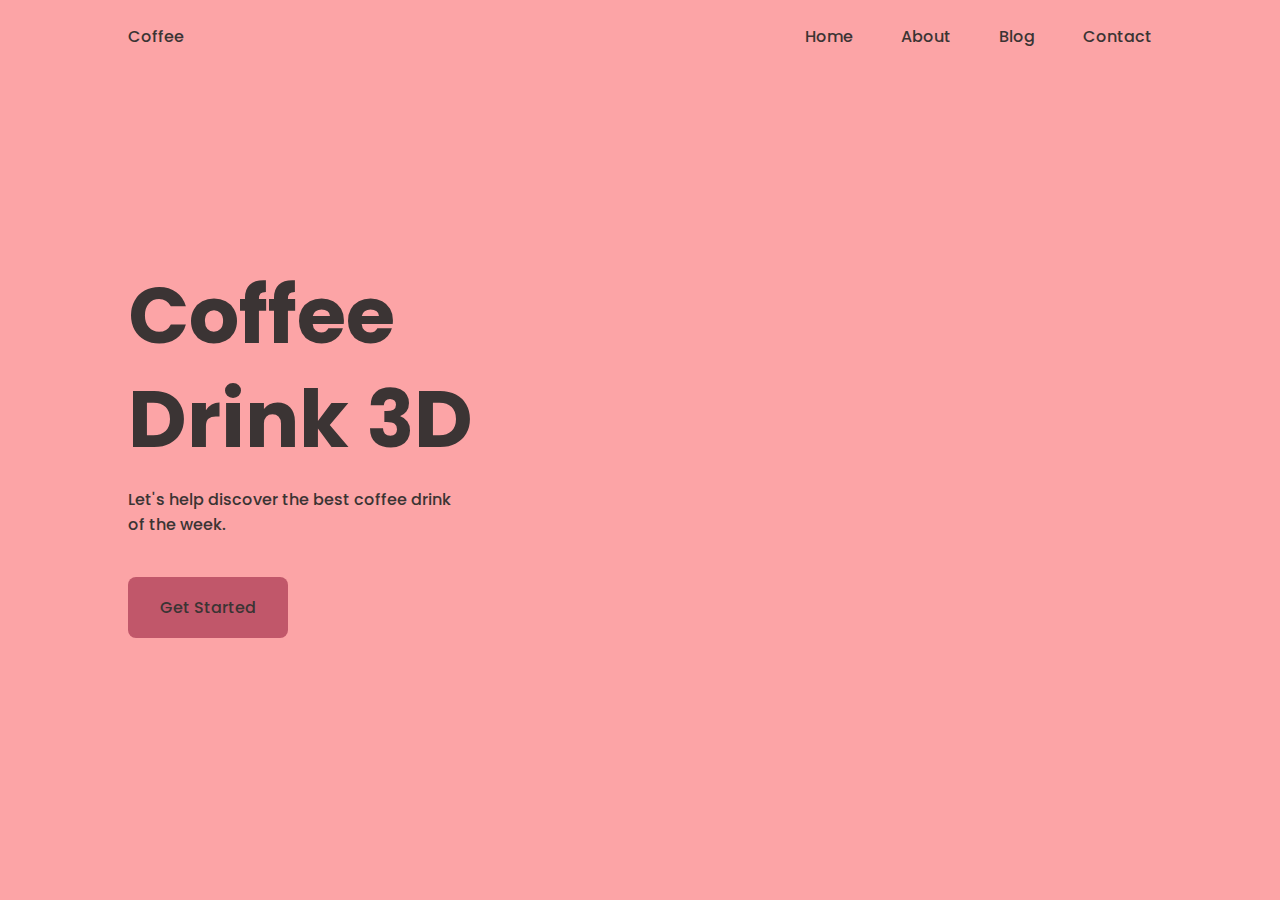
==== commit 53754ca8: "Add files via upload" ====
--- a/index.html
+++ b/index.html
@@ -10,6 +10,254 @@
         <link rel="stylesheet" href="assets/css/styles.css">
 
         <title>Responsive landing page coffee 3D</title>
+        <style>
+            /*===== GOOGLE FONTS =====*/
+@import url("https://fonts.googleapis.com/css2?family=Poppins:wght@400;500;600&display=swap");
+/*===== VARIABLES CSS =====*/
+:root{
+  --header-height: 3rem;
+
+  /*===== Colors =====*/
+  --first-color: #FCA4A6;
+  --first-color-dark: #C1576A;
+  --first-color-darken: #A83E51;
+  --white-color: #3b3434;
+  
+  /*===== Font and typography =====*/
+  --body-font: 'Poppins', sans-serif;
+  --big-font-size: 2.5rem;
+  --normal-font-size: .938rem;
+  
+  /*===== z index =====*/
+  --z-fixed: 100;
+}
+
+@media screen and (min-width: 768px){
+  :root{
+    --big-font-size: 5rem;
+    --normal-font-size: 1rem;
+  }
+}
+
+/*===== BASE =====*/
+*,::before,::after{
+  box-sizing: border-box;
+}
+
+body{
+  margin: var(--header-height) 0 0 0;
+  padding: 0;
+  font-family: var(--body-font);
+  font-size: var(--normal-font-size);
+  font-weight: 500;
+}
+
+h1,p,ul{
+  margin: 0;
+}
+
+ul{
+  padding: 0;
+  list-style: none;
+}
+
+a{
+  text-decoration: none;
+}
+
+img{
+  max-width: 100%;
+  height: auto;
+}
+
+/*===== LAYOUT =====*/
+.bd-grid{
+  max-width: 1024px;
+  display: grid;
+  grid-template-columns: 100%;
+  column-gap: 2rem;
+  width: calc(100% - 2rem);
+  margin-left: 1rem;
+  margin-right: 1rem;
+}
+
+.l-header{
+  width: 100%;
+  position: fixed;
+  top: 0;
+  left: 0;
+  z-index: var(--z-fixed);
+  background-color: var(--first-color);
+}
+
+/*===== NAV =====*/
+.nav{
+  height: var(--header-height);
+  display: flex;
+  justify-content: space-between;
+  align-items: center;
+}
+
+@media screen and (max-width: 768px){
+  .nav__menu{
+    position: fixed;
+    top: 0;
+    right: -100%;
+    width: 70%;
+    height: 100%;
+    padding: 3.5rem 1.5rem 0;
+    background: rgba(255,255,255,.3);
+    backdrop-filter: blur(10px);
+    transition: .5s;
+  }
+}
+
+.nav__close{
+  position: absolute;
+  top: .75rem;
+  right: 1rem;
+  font-size: 1.5rem;
+  cursor: pointer;
+}
+
+.nav__item{
+  margin-bottom: 2rem;
+}
+
+.nav__close, .nav__link, .nav__logo, .nav__toggle{
+  color: var(--white-color);
+}
+
+.nav__link:hover{
+  color: var(--first-color-dark);
+}
+
+.nav__toggle{
+  font-size: 1.5rem;
+  cursor: pointer;
+}
+
+/*=== Show menu ===*/
+.show{
+  right: 0;
+}
+
+/*===== HOME =====*/
+.home{
+  background-color: var(--first-color);
+  overflow: hidden;
+}
+
+.home__container{
+  height: calc(100vh - var(--header-height));
+  grid-template-rows: repeat(2, max-content);
+  row-gap: 1.5rem;
+}
+
+.home__img{
+  position: relative;
+  padding-top: 1.5rem;
+  justify-self: center;
+  width: 302px;
+  height: 233px;
+}
+
+.home__img img{
+  position: absolute;
+  top: 0;
+  left: 0;
+}
+
+.home__data{
+  color: var(--white-color);
+}
+
+.home__title{
+  font-size: var(--big-font-size);
+  line-height: 1.3;
+  margin-bottom: 1rem;
+}
+
+.home__description{
+  margin-bottom: 2.5rem;
+}
+
+.home__button{
+  display: inline-block;
+  background-color: var(--first-color-dark);
+  color: var(--white-color);
+  padding: 1.125rem 2rem;
+  border-radius: .5rem;
+}
+
+.home__button:hover{
+  background-color: var(--first-color-darken);
+}
+
+/* ===== MEDIA QUERIES =====*/
+@media screen and (min-width: 768px){
+  body{
+    margin: 0;
+  }
+  
+  .nav{
+    height: calc(var(--header-height) + 1.5rem);
+  }
+
+  .nav__toggle, .nav__close{
+    display: none;
+  }
+
+  .nav__list{
+    display: flex;
+  }
+
+  .nav__item{
+    margin-left: 3rem;
+    margin-bottom: 0;
+  }
+
+  .home__container{
+    height: 100vh;
+    grid-template-columns: repeat(2, max-content);
+    grid-template-rows:  1fr;
+    row-gap: 0;
+    align-items: center;
+    justify-content: center;
+  }
+  
+  .home__img{
+    order: 1;
+    width: 375px;
+    height: 289px;
+  }
+
+  .home__img img{
+    width: 375px;
+  }
+}
+
+@media screen and (min-width: 1024px){
+  .bd-grid{
+    margin-left: auto;
+    margin-right: auto;
+  }
+
+  .home__container{
+    justify-content: initial;
+    column-gap: 4.5rem;
+  }
+
+  .home__img{
+    width: 604px;
+    height: 466px;
+  }
+
+  .home__img img{
+    width: 604px;
+  }
+}
+        </style>
     </head>
     <body>
         <!--===== HEADER =====-->
